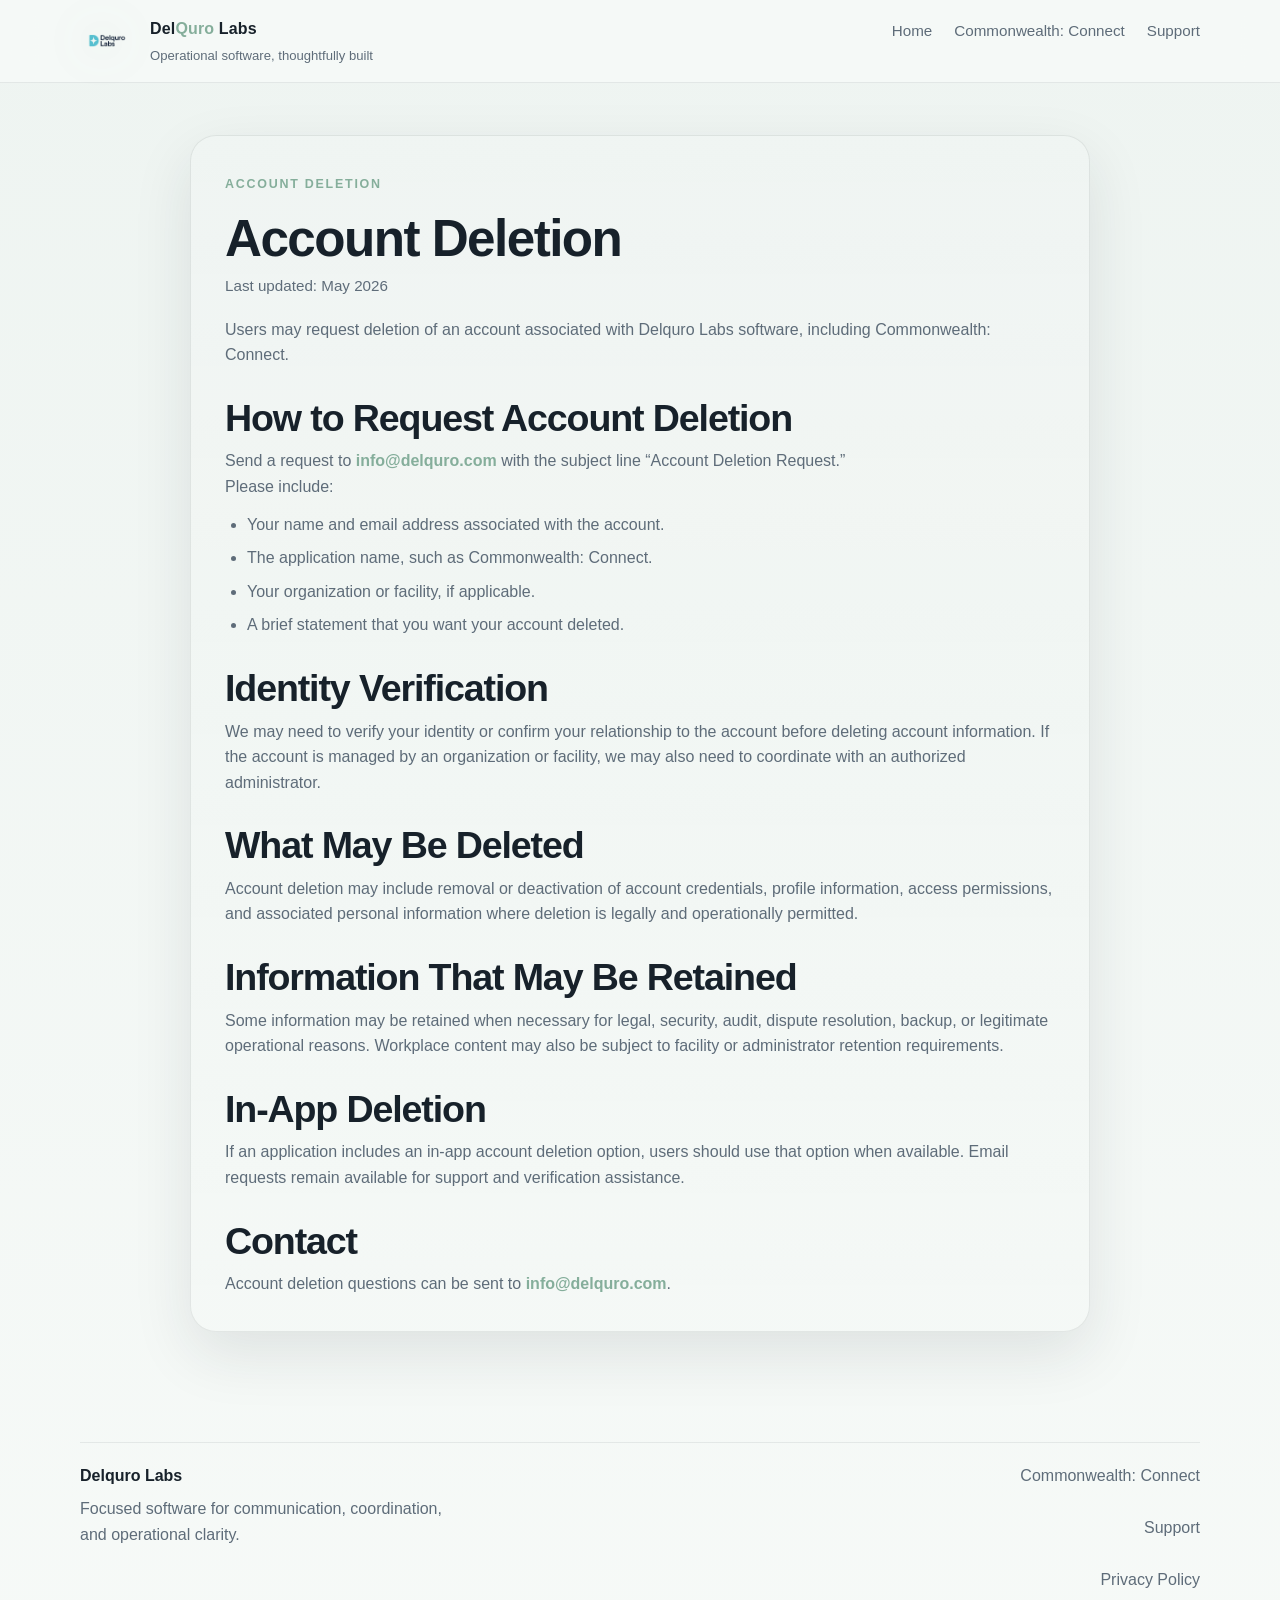
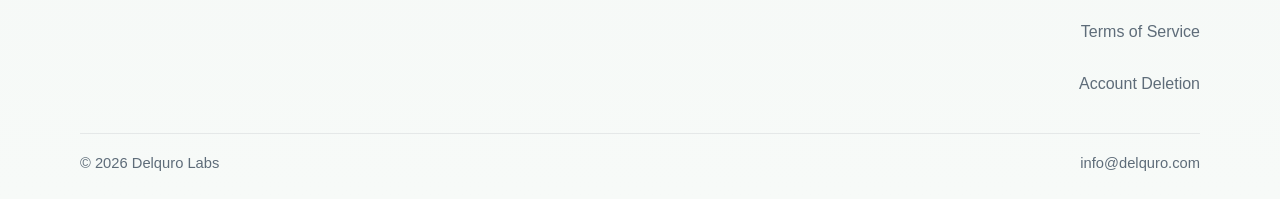
==== account-deletion.html @ 4352ece6 "Add policy pack pages" ====
﻿<!DOCTYPE html>
<html lang="en">
<head>
  <meta charset="UTF-8" />
  <meta name="viewport" content="width=device-width, initial-scale=1.0" />
  <title>Account Deletion | Delquro Labs</title>
  <meta name="description" content="How to request account deletion for Delquro Labs software and Commonwealth: Connect." />
  <link rel="stylesheet" href="style.css" />
</head>
<body>
  <div class="site-shell">
    <header class="topbar">
      <div class="wrap topbar-inner">
        <a href="index.html" class="brand-lockup" aria-label="Delquro Labs home">
          <img src="logo.png" alt="Delquro Labs logo" class="brand-logo" />
          <div class="brand-text">
            <span class="brand-name">Del<span>Quro</span> Labs</span>
            <span class="brand-subtitle">Operational software, thoughtfully built</span>
          </div>
        </a>
        <nav class="nav" aria-label="Primary navigation">
          <a href="index.html">Home</a>
          <a href="commonwealth-connect.html">Commonwealth: Connect</a>
          <a href="support.html">Support</a>
        </nav>
      </div>
    </header>

    <main>
      <section class="content-panel policy-page">
        <span class="eyebrow">Account Deletion</span>
        <h1>Account Deletion</h1>
        <p class="policy-meta">Last updated: May 2026</p>

        <p>
          Users may request deletion of an account associated with Delquro Labs software, including
          Commonwealth: Connect.
        </p>

        <h2>How to Request Account Deletion</h2>
        <p>
          Send a request to <a href="mailto:info@delquro.com">info@delquro.com</a> with the subject
          line “Account Deletion Request.”
        </p>

        <p>Please include:</p>
        <ul>
          <li>Your name and email address associated with the account.</li>
          <li>The application name, such as Commonwealth: Connect.</li>
          <li>Your organization or facility, if applicable.</li>
          <li>A brief statement that you want your account deleted.</li>
        </ul>

        <h2>Identity Verification</h2>
        <p>
          We may need to verify your identity or confirm your relationship to the account before deleting
          account information. If the account is managed by an organization or facility, we may also need
          to coordinate with an authorized administrator.
        </p>

        <h2>What May Be Deleted</h2>
        <p>
          Account deletion may include removal or deactivation of account credentials, profile information,
          access permissions, and associated personal information where deletion is legally and operationally
          permitted.
        </p>

        <h2>Information That May Be Retained</h2>
        <p>
          Some information may be retained when necessary for legal, security, audit, dispute resolution,
          backup, or legitimate operational reasons. Workplace content may also be subject to facility or
          administrator retention requirements.
        </p>

        <h2>In-App Deletion</h2>
        <p>
          If an application includes an in-app account deletion option, users should use that option when
          available. Email requests remain available for support and verification assistance.
        </p>

        <h2>Contact</h2>
        <p>
          Account deletion questions can be sent to <a href="mailto:info@delquro.com">info@delquro.com</a>.
        </p>
      </section>
    </main>

    <footer class="footer">
      <div class="wrap footer-inner">
        <div>
          <div class="footer-brand">Delquro Labs</div>
          <p class="footer-copy">Focused software for communication, coordination, and operational clarity.</p>
        </div>
        <div class="footer-links">
          <a href="commonwealth-connect.html">Commonwealth: Connect</a>
          <a href="support.html">Support</a>
          <a href="privacy.html">Privacy Policy</a>
          <a href="terms.html">Terms of Service</a>
          <a href="account-deletion.html">Account Deletion</a>
        </div>
      </div>
      <div class="wrap footer-bottom">
        <span>© 2026 Delquro Labs</span>
        <span>info@delquro.com</span>
      </div>
    </footer>
  </div>
</body>
</html>
---- style.css ----
﻿@import url("./responsive-base.css");
:root {
  color-scheme: dark light;
  --bg: #12161d;
  --bg-2: #171b22;
  --surface: rgba(255, 255, 255, 0.065);
  --surface-strong: rgba(255, 255, 255, 0.11);
  --border: rgba(255, 255, 255, 0.095);
  --text: #f4f7fb;
  --muted: #a9b4c3;
  --accent: #527e69;
  --accent-bright: #739f8a;
  --shadow: 0 28px 88px rgba(0, 0, 0, 0.34);
  --radius: 26px;
  --radius-sm: 18px;
  --wrap: 1120px;
  --topbar-bg: rgba(18, 22, 29, 0.74);
  --secondary-button-bg: rgba(255,255,255,0.045);
  --footer-border: rgba(255,255,255,0.06);
}

@media (prefers-color-scheme: light) {
  :root {
    --bg: #eef4f1;
    --bg-2: #f7faf8;
    --surface: rgba(255,255,255,0.9);
    --surface-strong: rgba(255,255,255,0.98);
    --border: rgba(24,34,43,0.085);
    --text: #17212a;
    --muted: #5e6c79;
    --accent: #628c78;
    --accent-bright: #85ae9b;
    --shadow: 0 22px 60px rgba(25,37,46,0.10);
    --topbar-bg: rgba(247,250,248,0.82);
    --secondary-button-bg: rgba(24,34,43,0.035);
    --footer-border: rgba(24,34,43,0.08);
  }
}

* { box-sizing: border-box; }
html { scroll-behavior: smooth; }
body {
  margin: 0;
  color: var(--text);
  font-family: -apple-system, BlinkMacSystemFont, "Segoe UI", Inter, Arial, sans-serif;
  line-height: 1.6;
  background:
    radial-gradient(circle at 10% 8%, rgba(82,126,105,0.18), transparent 0 24%),
    radial-gradient(circle at 86% 18%, rgba(115,159,138,0.13), transparent 0 22%),
    linear-gradient(180deg, var(--bg) 0%, var(--bg-2) 100%);
}
a { color: inherit; text-decoration: none; }
p { margin: 0; }
img { display: block; max-width: 100%; }
.wrap { width: min(var(--wrap), calc(100% - 40px)); margin: 0 auto; }
.site-shell { min-height: 100vh; }

.topbar {
  position: sticky;
  top: 0;
  z-index: 30;
  border-bottom: 1px solid var(--footer-border);
  background: var(--topbar-bg);
  backdrop-filter: blur(16px);
}
.topbar-inner {
  min-height: 82px;
  display: flex;
  align-items: center;
  justify-content: space-between;
  gap: 24px;
}
.brand-lockup { display: flex; align-items: center; gap: 14px; min-width: 0; }
.brand-logo {
  width: 56px;
  height: 56px;
  object-fit: contain;
  border-radius: 16px;
  filter: drop-shadow(0 0 22px rgba(82,126,105,0.28));
}
.brand-name { display: block; font-weight: 760; letter-spacing: 0.01em; }
.brand-name span { color: var(--accent-bright); }
.brand-subtitle { display: block; color: var(--muted); font-size: 0.82rem; margin-top: 3px; }
.nav { display: flex; align-items: center; gap: 22px; flex-wrap: wrap; color: var(--muted); font-size: 0.95rem; }
.nav a:hover { color: var(--text); }

.hero { position: relative; overflow: hidden; padding: 92px 0 58px; }
.hero::before,
.hero::after {
  content: "";
  position: absolute;
  pointer-events: none;
  border-radius: 999px;
  filter: blur(2px);
}
.hero::before { width: 360px; height: 360px; top: -150px; left: -120px; background: radial-gradient(circle, rgba(82,126,105,0.16), transparent 72%); }
.hero::after { width: 340px; height: 340px; right: -130px; bottom: 30px; background: radial-gradient(circle, rgba(115,159,138,0.10), transparent 72%); }
.hero-grid { position: relative; display: grid; grid-template-columns: minmax(0, 1fr) minmax(350px, 0.95fr); gap: 56px; align-items: center; }
.eyebrow { display: inline-flex; margin-bottom: 16px; color: var(--accent-bright); text-transform: uppercase; letter-spacing: 0.14em; font-size: 0.78rem; font-weight: 780; }
.hero h1 { margin: 0; max-width: 10ch; font-size: clamp(3.25rem, 5.7vw, 5.75rem); line-height: 0.92; letter-spacing: -0.06em; }
.hero h1 span, .accent { color: var(--accent-bright); }
.hero-text { max-width: 36rem; margin-top: 22px; color: var(--muted); font-size: 1.08rem; }
.hero-actions { margin-top: 32px; display: flex; gap: 14px; flex-wrap: wrap; }
.btn { min-height: 50px; padding: 0 18px; display: inline-flex; align-items: center; justify-content: center; border-radius: 999px; font-weight: 760; font-size: 0.95rem; transition: transform 0.18s ease, border-color 0.18s ease, box-shadow 0.18s ease; }
.btn:hover { transform: translateY(-1px); }
.btn-primary { color: #10231d; background: linear-gradient(180deg, var(--accent-bright), var(--accent)); box-shadow: 0 18px 36px rgba(82,126,105,0.26); }
.btn-secondary { border: 1px solid var(--border); background: var(--secondary-button-bg); color: var(--text); }
.btn-secondary:hover { border-color: rgba(115,159,138,0.42); }

.product-stage { position: relative; width: min(100%, 530px); margin: 0 auto; }
.product-shell, .card, .feature-band, .split-panel, .content-panel {
  background: linear-gradient(180deg, rgba(255,255,255,0.086), rgba(255,255,255,0.036));
  border: 1px solid var(--border);
  border-radius: var(--radius);
  box-shadow: var(--shadow);
}
.product-shell { overflow: hidden; transform: perspective(1100px) rotateY(-6deg) rotateX(1deg); }
.product-shell::before { content: ""; position: absolute; width: 280px; height: 280px; top: -130px; right: -120px; background: radial-gradient(circle, rgba(115,159,138,0.22), transparent 72%); }
.shell-topbar { display: flex; gap: 8px; padding: 16px 18px 0; }
.shell-dot { width: 10px; height: 10px; border-radius: 50%; background: rgba(255,255,255,0.24); }
.shell-body { position: relative; padding: 18px; }
.chip, .shell-chip { display: inline-flex; min-height: 34px; align-items: center; padding: 0 12px; border-radius: 999px; background: rgba(82,126,105,0.16); border: 1px solid rgba(115,159,138,0.28); color: var(--accent-bright); font-size: 0.82rem; font-weight: 760; letter-spacing: 0.04em; }
.workflow-card { margin-top: 16px; border-radius: var(--radius-sm); border: 1px solid var(--border); background: rgba(255,255,255,0.048); padding: 18px; }
.workflow-title { font-weight: 780; letter-spacing: -0.01em; }
.line-stack { display: grid; gap: 8px; margin-top: 14px; }
.line-stack span { display: block; height: 10px; border-radius: 999px; background: rgba(255,255,255,0.13); }
.line-stack span:nth-child(1) { width: 88%; }
.line-stack span:nth-child(2) { width: 74%; }
.line-stack span:nth-child(3) { width: 62%; }
.pill-row { margin-top: 14px; display: flex; gap: 10px; flex-wrap: wrap; }
.pill-row span { min-height: 34px; padding: 0 12px; display: inline-flex; align-items: center; border: 1px solid var(--border); background: rgba(255,255,255,0.052); border-radius: 999px; font-size: 0.88rem; }
.mini-grid { display: grid; grid-template-columns: 1fr 1fr; gap: 14px; margin-top: 14px; }
.mini-card { padding: 16px; border-radius: var(--radius-sm); border: 1px solid var(--border); background: rgba(255,255,255,0.052); }
.mini-card-accent { background: linear-gradient(180deg, rgba(82,126,105,0.18), rgba(255,255,255,0.052)); }
.mini-title { font-weight: 760; font-size: 0.94rem; }
.float-note { position: absolute; max-width: 190px; padding: 14px 16px; border: 1px solid var(--border); border-radius: var(--radius-sm); background: rgba(255,255,255,0.075); backdrop-filter: blur(12px); box-shadow: var(--shadow); }
.float-note p { margin-top: 10px; color: var(--muted); font-size: 0.9rem; }
.note-left { left: -8px; bottom: 44px; }
.note-right { right: 2px; top: 28px; }

.section { padding: 46px 0; }
.section-tight { padding-top: 18px; }
.section-head { max-width: 760px; margin-bottom: 28px; }
.section h2, .feature-band h2, .split-panel h2, .content-panel h1, .content-panel h2 { margin: 0 0 10px; font-size: clamp(1.65rem, 3vw, 2.35rem); line-height: 1.08; letter-spacing: -0.03em; }
.section-head p, .card p, .feature-band p, .split-panel p, .content-panel p, .content-panel li { color: var(--muted); }
.card-grid { display: grid; gap: 18px; }
.three-up { grid-template-columns: repeat(3, minmax(0, 1fr)); }
.card { padding: 28px; position: relative; overflow: hidden; }
.card::after { content: ""; position: absolute; width: 110px; height: 110px; right: -30px; bottom: -30px; border-radius: 999px; background: radial-gradient(circle, rgba(115,159,138,0.10), transparent 70%); }
.icon-dot { width: 12px; height: 12px; border-radius: 999px; background: linear-gradient(180deg, var(--accent-bright), var(--accent)); box-shadow: 0 0 18px rgba(82,126,105,0.48); margin-bottom: 16px; }
.card h3 { margin: 0 0 8px; font-size: 1.08rem; letter-spacing: -0.01em; }
.feature-band { padding: 30px; display: flex; align-items: center; justify-content: space-between; gap: 26px; }
.feature-copy { max-width: 640px; }
.feature-actions { display: flex; gap: 12px; flex-wrap: wrap; justify-content: flex-end; }
.split-panel { padding: 30px; display: grid; grid-template-columns: 0.95fr 1.05fr; gap: 26px; align-items: center; }
.content-panel { margin: 52px auto; padding: 34px; max-width: 900px; }
.content-panel h1 { font-size: clamp(2.1rem, 4vw, 3.4rem); }
.content-panel h2 { margin-top: 28px; }
.content-panel ul { padding-left: 22px; }
.content-panel li + li { margin-top: 8px; }
.footer { padding: 58px 0 24px; }
.footer-inner { border-top: 1px solid var(--footer-border); padding-top: 20px; display: flex; justify-content: space-between; gap: 28px; }
.footer-brand { font-weight: 780; margin-bottom: 8px; }
.footer-copy { max-width: 390px; color: var(--muted); }
.footer-links { display: grid; gap: 8px; text-align: right; }
.footer-links a { color: var(--muted); }
.footer-links a:hover { color: var(--text); }
.footer-bottom { margin-top: 18px; padding-top: 18px; border-top: 1px solid var(--footer-border); color: var(--muted); display: flex; justify-content: space-between; gap: 16px; font-size: 0.92rem; }

@media (max-width: 1100px) {
  .hero-grid { grid-template-columns: minmax(0,1fr) minmax(320px,0.9fr); gap: 38px; }
  .hero h1 { font-size: clamp(2.8rem, 5vw, 4.9rem); }
  .product-stage { width: min(100%, 480px); }
  .hero-visual { min-height: 420px; }
}
@media (max-width: 980px) {
  .hero { padding-top: 76px; }
  .hero-grid, .three-up, .feature-band, .split-panel, .footer-inner, .footer-bottom { grid-template-columns: 1fr; flex-direction: column; align-items: flex-start; }
  .hero h1 { max-width: 9.4ch; font-size: clamp(2.5rem, 6vw, 3.9rem); }
  .hero-visual { min-height: auto; padding-top: 8px; }
  .product-shell { transform: none; }
  .float-note { position: relative; max-width: 100%; margin-top: 14px; left: auto; right: auto; top: auto; bottom: auto; }
  .feature-actions, .footer-links { justify-content: flex-start; text-align: left; }
}
@media (max-width: 720px) {
  .wrap { width: min(var(--wrap), calc(100% - 28px)); }
  .topbar-inner { flex-direction: column; align-items: flex-start; padding: 14px 0; }
  .nav { gap: 14px; }
  .hero { padding-top: 58px; padding-bottom: 34px; }
  .hero h1 { max-width: 8.4ch; font-size: clamp(2.35rem, 12vw, 3.75rem); line-height: 0.96; }
  .hero-text { font-size: 1rem; }
  .hero-actions, .feature-actions { width: 100%; }
  .btn { width: 100%; }
  .mini-grid { grid-template-columns: 1fr; }
  .shell-body { padding: 14px; }
  .brand-logo { width: 52px; height: 52px; }
}


/* Policy Pack */
.policy-page {
  position: relative;
}

.policy-page .policy-meta {
  margin: -2px 0 18px;
  color: var(--muted);
  font-size: 0.95rem;
}

.policy-page a {
  color: var(--accent-bright);
  font-weight: 700;
}

.policy-page h2 {
  margin-top: 30px;
}

.policy-page ul {
  margin: 12px 0 0;
  padding-left: 22px;
}

.policy-page li + li {
  margin-top: 8px;
}
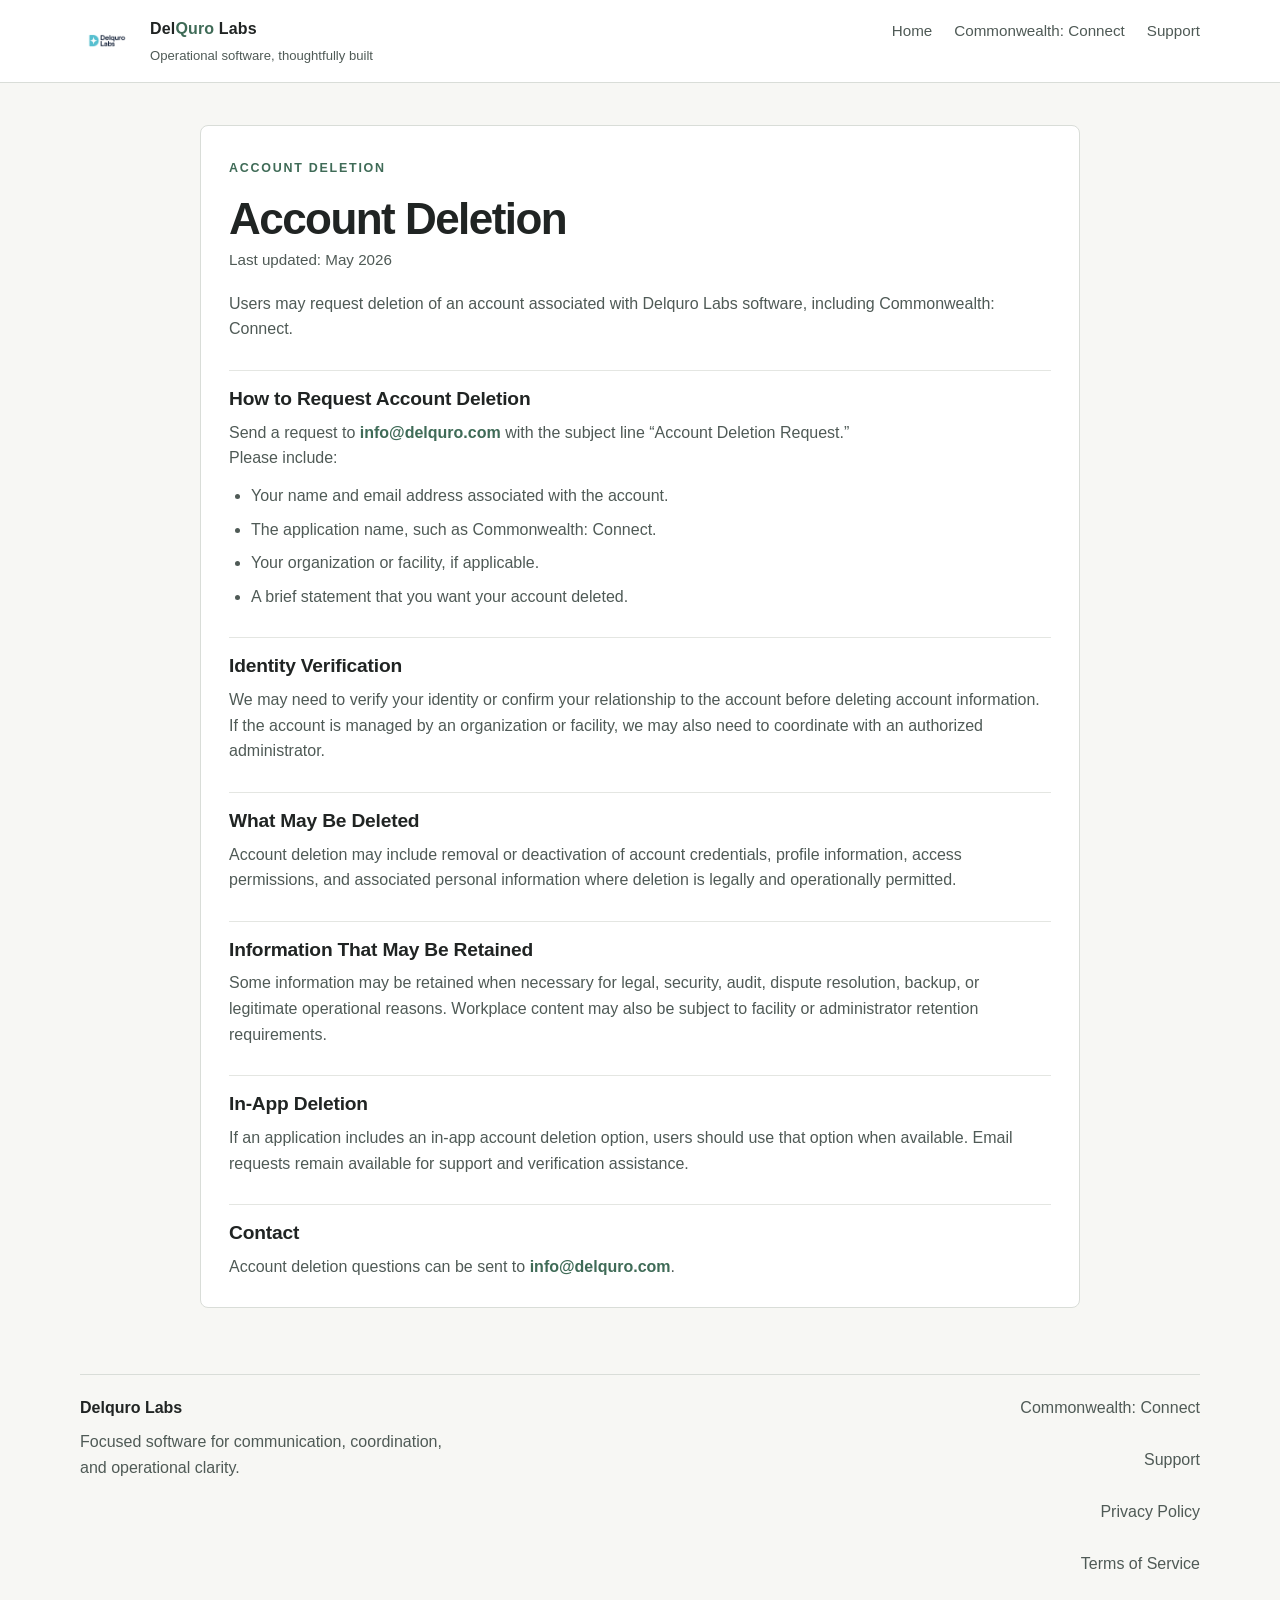
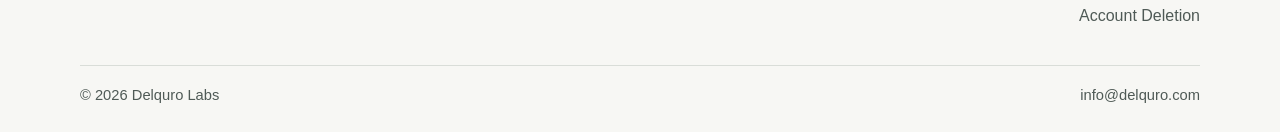
==== commit 4b26e7ce: "Simplify policy page visuals" ====
--- a/account-deletion.html
+++ b/account-deletion.html
@@ -7,7 +7,7 @@
   <meta name="description" content="How to request account deletion for Delquro Labs software and Commonwealth: Connect." />
   <link rel="stylesheet" href="style.css" />
 </head>
-<body>
+<body class="plain-policy-page">
   <div class="site-shell">
     <header class="topbar">
       <div class="wrap topbar-inner">
@@ -107,3 +107,5 @@
   </div>
 </body>
 </html>
+
+
--- a/style.css
+++ b/style.css
@@ -225,3 +225,99 @@
 .policy-page li + li {
   margin-top: 8px;
 }
+
+/* Plain Policy Pages
+   Intentionally boring, readable, low-design treatment for legal/support content.
+   Keeps robust content while visually separating policy pages from marketing pages.
+*/
+body.plain-policy-page {
+  background: #f7f7f4 !important;
+  color: #202423 !important;
+}
+
+body.plain-policy-page .topbar {
+  position: static;
+  background: #ffffff !important;
+  border-bottom: 1px solid #d9ddd8 !important;
+  backdrop-filter: none !important;
+}
+
+body.plain-policy-page .brand-logo {
+  filter: none !important;
+}
+
+body.plain-policy-page .brand-name span,
+body.plain-policy-page .eyebrow,
+body.plain-policy-page .policy-page a {
+  color: #3f6b57 !important;
+}
+
+body.plain-policy-page .nav a,
+body.plain-policy-page .brand-subtitle,
+body.plain-policy-page .footer-copy,
+body.plain-policy-page .footer-links a,
+body.plain-policy-page .footer-bottom,
+body.plain-policy-page .policy-page .policy-meta,
+body.plain-policy-page .policy-page p,
+body.plain-policy-page .policy-page li {
+  color: #4f5a56 !important;
+}
+
+body.plain-policy-page .content-panel.policy-page {
+  max-width: 880px;
+  margin: 42px auto;
+  padding: 28px;
+  background: #ffffff !important;
+  border: 1px solid #d9ddd8 !important;
+  border-radius: 8px !important;
+  box-shadow: none !important;
+}
+
+body.plain-policy-page .content-panel.policy-page::before,
+body.plain-policy-page .content-panel.policy-page::after {
+  display: none !important;
+}
+
+body.plain-policy-page .policy-page h1 {
+  margin: 0 0 8px;
+  color: #202423 !important;
+  font-size: clamp(2rem, 4vw, 2.75rem);
+  letter-spacing: -0.035em;
+}
+
+body.plain-policy-page .policy-page h2 {
+  margin-top: 28px;
+  padding-top: 18px;
+  border-top: 1px solid #e4e6e2;
+  color: #202423 !important;
+  font-size: 1.2rem;
+  letter-spacing: -0.01em;
+}
+
+body.plain-policy-page .policy-page ul {
+  margin: 12px 0 0;
+  padding-left: 22px;
+}
+
+body.plain-policy-page .footer {
+  padding-top: 24px;
+  background: transparent !important;
+}
+
+body.plain-policy-page .footer-inner,
+body.plain-policy-page .footer-bottom {
+  border-color: #d9ddd8 !important;
+}
+
+body.plain-policy-page .btn,
+body.plain-policy-page .btn-primary,
+body.plain-policy-page .btn-secondary {
+  box-shadow: none !important;
+}
+
+@media (max-width: 760px) {
+  body.plain-policy-page .content-panel.policy-page {
+    margin: 24px auto;
+    padding: 20px;
+  }
+}
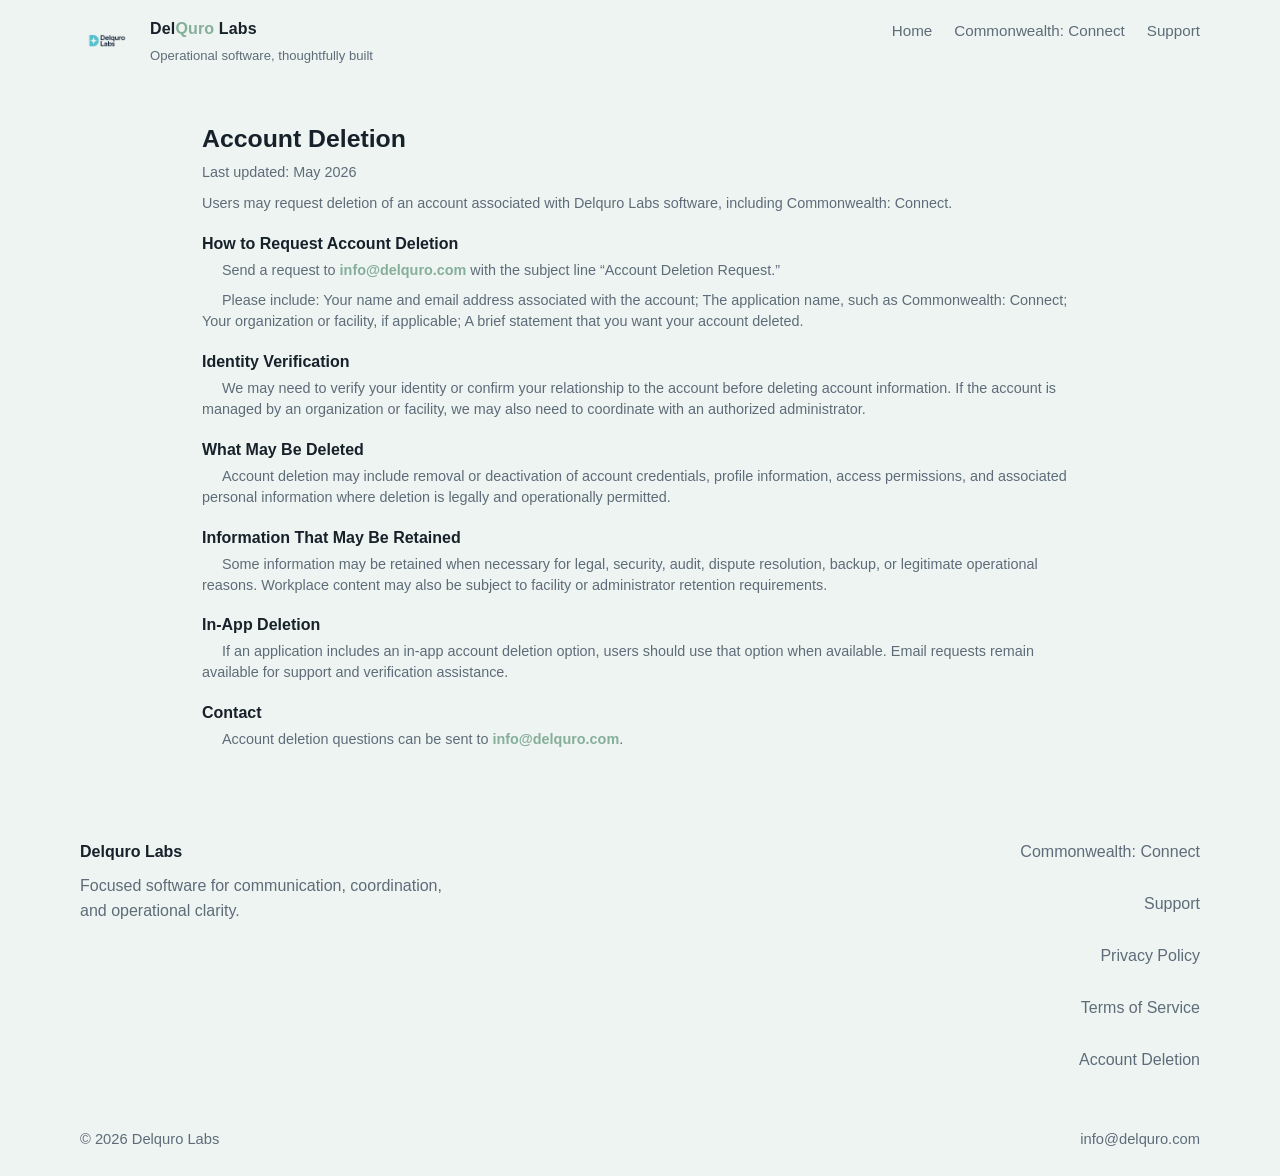
==== commit 5fda0da4: "Convert policy pages to paragraph style" ====
--- a/account-deletion.html
+++ b/account-deletion.html
@@ -43,13 +43,7 @@
           line “Account Deletion Request.”
         </p>
 
-        <p>Please include:</p>
-        <ul>
-          <li>Your name and email address associated with the account.</li>
-          <li>The application name, such as Commonwealth: Connect.</li>
-          <li>Your organization or facility, if applicable.</li>
-          <li>A brief statement that you want your account deleted.</li>
-        </ul>
+        <p>Please include: Your name and email address associated with the account; The application name, such as Commonwealth: Connect; Your organization or facility, if applicable; A brief statement that you want your account deleted.</p>
 
         <h2>Identity Verification</h2>
         <p>
@@ -109,3 +103,5 @@
 </html>
 
 
+
+
--- a/style.css
+++ b/style.css
@@ -226,98 +226,111 @@
   margin-top: 8px;
 }
 
-/* Plain Policy Pages
-   Intentionally boring, readable, low-design treatment for legal/support content.
-   Keeps robust content while visually separating policy pages from marketing pages.
+/* Paragraph Policy Pages
+   Legal-document paragraph style. Boring, dense, and system dark/light compatible.
 */
 body.plain-policy-page {
-  background: #f7f7f4 !important;
-  color: #202423 !important;
+  background: var(--bg) !important;
+  color: var(--text) !important;
 }
 
 body.plain-policy-page .topbar {
-  position: static;
-  background: #ffffff !important;
-  border-bottom: 1px solid #d9ddd8 !important;
+  position: static !important;
+  background: var(--bg) !important;
+  border-bottom: none !important;
   backdrop-filter: none !important;
 }
 
 body.plain-policy-page .brand-logo {
   filter: none !important;
-}
-
-body.plain-policy-page .brand-name span,
-body.plain-policy-page .eyebrow,
-body.plain-policy-page .policy-page a {
-  color: #3f6b57 !important;
-}
-
-body.plain-policy-page .nav a,
-body.plain-policy-page .brand-subtitle,
-body.plain-policy-page .footer-copy,
-body.plain-policy-page .footer-links a,
-body.plain-policy-page .footer-bottom,
+  box-shadow: none !important;
+}
+
+body.plain-policy-page .content-panel.policy-page {
+  max-width: 920px !important;
+  margin: 24px auto !important;
+  padding: 18px 22px !important;
+  background: transparent !important;
+  border: none !important;
+  border-radius: 0 !important;
+  box-shadow: none !important;
+}
+
+body.plain-policy-page .content-panel.policy-page::before,
+body.plain-policy-page .content-panel.policy-page::after,
+body.plain-policy-page .eyebrow {
+  display: none !important;
+}
+
+body.plain-policy-page .policy-page h1 {
+  margin: 0 0 8px !important;
+  color: var(--text) !important;
+  font-size: 1.55rem !important;
+  line-height: 1.2 !important;
+  letter-spacing: 0 !important;
+  font-weight: 700 !important;
+}
+
+body.plain-policy-page .policy-page h2 {
+  margin: 20px 0 6px !important;
+  padding: 0 !important;
+  border: none !important;
+  color: var(--text) !important;
+  font-size: 1rem !important;
+  line-height: 1.25 !important;
+  letter-spacing: 0 !important;
+  font-weight: 700 !important;
+}
+
+body.plain-policy-page .policy-page p,
+body.plain-policy-page .policy-page .policy-meta {
+  margin: 0 0 10px !important;
+  color: var(--muted) !important;
+  font-size: 0.9rem !important;
+  line-height: 1.45 !important;
+  text-indent: 1.25rem !important;
+}
+
 body.plain-policy-page .policy-page .policy-meta,
-body.plain-policy-page .policy-page p,
+body.plain-policy-page .policy-page h1 + p,
+body.plain-policy-page .policy-page h1 + .policy-meta + p {
+  text-indent: 0 !important;
+}
+
+body.plain-policy-page .policy-page ul {
+  list-style: none !important;
+  margin: 0 0 10px !important;
+  padding: 0 !important;
+}
+
 body.plain-policy-page .policy-page li {
-  color: #4f5a56 !important;
-}
-
-body.plain-policy-page .content-panel.policy-page {
-  max-width: 880px;
-  margin: 42px auto;
-  padding: 28px;
-  background: #ffffff !important;
-  border: 1px solid #d9ddd8 !important;
-  border-radius: 8px !important;
-  box-shadow: none !important;
-}
-
-body.plain-policy-page .content-panel.policy-page::before,
-body.plain-policy-page .content-panel.policy-page::after {
+  display: inline !important;
+  margin: 0 !important;
+  padding: 0 !important;
+  color: var(--muted) !important;
+  font-size: 0.9rem !important;
+  line-height: 1.45 !important;
+}
+
+body.plain-policy-page .policy-page li::before,
+body.plain-policy-page .policy-page li::marker {
+  content: "" !important;
   display: none !important;
 }
 
-body.plain-policy-page .policy-page h1 {
-  margin: 0 0 8px;
-  color: #202423 !important;
-  font-size: clamp(2rem, 4vw, 2.75rem);
-  letter-spacing: -0.035em;
-}
-
-body.plain-policy-page .policy-page h2 {
-  margin-top: 28px;
-  padding-top: 18px;
-  border-top: 1px solid #e4e6e2;
-  color: #202423 !important;
-  font-size: 1.2rem;
-  letter-spacing: -0.01em;
-}
-
-body.plain-policy-page .policy-page ul {
-  margin: 12px 0 0;
-  padding-left: 22px;
-}
-
 body.plain-policy-page .footer {
-  padding-top: 24px;
+  padding-top: 16px !important;
   background: transparent !important;
 }
 
 body.plain-policy-page .footer-inner,
 body.plain-policy-page .footer-bottom {
-  border-color: #d9ddd8 !important;
-}
-
-body.plain-policy-page .btn,
-body.plain-policy-page .btn-primary,
-body.plain-policy-page .btn-secondary {
-  box-shadow: none !important;
+  border-color: transparent !important;
 }
 
 @media (max-width: 760px) {
   body.plain-policy-page .content-panel.policy-page {
-    margin: 24px auto;
-    padding: 20px;
+    margin: 16px auto !important;
+    padding: 16px !important;
   }
 }
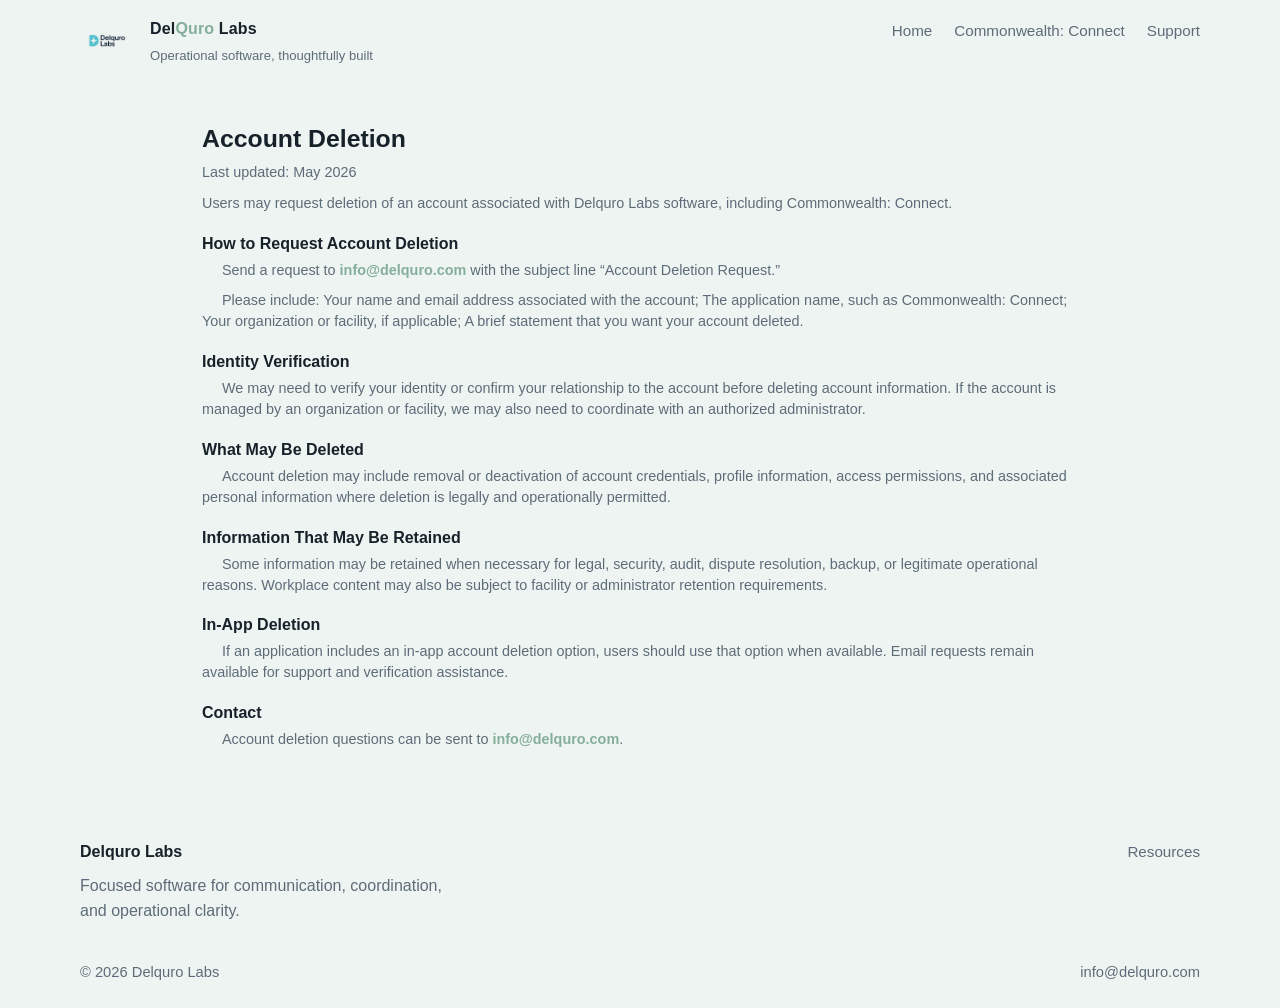
==== commit 340ec15e: "Add resources status and homepage preview updates" ====
--- a/account-deletion.html
+++ b/account-deletion.html
@@ -85,12 +85,8 @@
           <div class="footer-brand">Delquro Labs</div>
           <p class="footer-copy">Focused software for communication, coordination, and operational clarity.</p>
         </div>
-        <div class="footer-links">
-          <a href="commonwealth-connect.html">Commonwealth: Connect</a>
-          <a href="support.html">Support</a>
-          <a href="privacy.html">Privacy Policy</a>
-          <a href="terms.html">Terms of Service</a>
-          <a href="account-deletion.html">Account Deletion</a>
+        <div class="footer-links footer-links-minimal">
+          <a href="resources.html">Resources</a>
         </div>
       </div>
       <div class="wrap footer-bottom">
@@ -105,3 +101,5 @@
 
 
 
+
+
--- a/style.css
+++ b/style.css
@@ -334,3 +334,177 @@
     padding: 16px !important;
   }
 }
+
+/* Footer Disclosure */
+.footer-disclosure {
+  margin-left: auto;
+  color: var(--muted);
+  text-align: right;
+}
+
+.footer-disclosure summary {
+  cursor: pointer;
+  list-style: none;
+  color: var(--muted);
+  font-weight: 700;
+}
+
+.footer-disclosure summary::-webkit-details-marker {
+  display: none;
+}
+
+.footer-disclosure summary::after {
+  content: " ▾";
+  color: var(--accent-bright);
+}
+
+.footer-disclosure[open] summary::after {
+  content: " ▴";
+}
+
+.footer-disclosure .footer-links {
+  margin-top: 12px;
+}
+
+@media (max-width: 980px) {
+  .footer-disclosure {
+    margin-left: 0;
+    text-align: left;
+  }
+}
+
+/* Slim Footer Disclosure Links */
+.footer-disclosure .footer-links {
+  margin-top: 8px !important;
+  gap: 3px !important;
+}
+
+.footer-disclosure .footer-links a {
+  font-size: 0.86rem !important;
+  line-height: 1.25 !important;
+  color: var(--muted) !important;
+  opacity: 0.9;
+}
+
+.footer-disclosure .footer-links a:hover {
+  color: var(--text) !important;
+  opacity: 1;
+}
+
+.footer-disclosure summary {
+  font-size: 0.92rem !important;
+  line-height: 1.25 !important;
+}
+
+/* Minimal Footer Resources Link */
+.footer-links-minimal {
+  display: block !important;
+  text-align: right;
+}
+
+.footer-links-minimal a {
+  color: var(--muted);
+  font-size: 0.95rem;
+}
+
+.footer-links-minimal a:hover {
+  color: var(--text);
+}
+
+.resources-page a {
+  color: var(--text) !important;
+  font-weight: 700;
+}
+
+@media (max-width: 980px) {
+  .footer-links-minimal {
+    text-align: left;
+  }
+}
+
+/* Status Countdown */
+.status-countdown {
+  font-weight: 700 !important;
+  color: var(--text) !important;
+  text-indent: 0 !important;
+}
+
+/* Interactive Product Preview */
+.product-preview-section {
+  padding-top: 18px;
+}
+
+.preview-panel {
+  padding: 24px;
+  border: 1px solid var(--border);
+  border-radius: var(--radius);
+  background: linear-gradient(180deg, var(--card-gradient-top), var(--card-gradient-bottom));
+  box-shadow: var(--shadow);
+}
+
+.preview-tabs {
+  display: flex;
+  gap: 10px;
+  flex-wrap: wrap;
+  margin-bottom: 18px;
+}
+
+.preview-tab {
+  min-height: 42px;
+  padding: 0 14px;
+  border-radius: 999px;
+  border: 1px solid var(--border);
+  background: var(--button-secondary-bg);
+  color: var(--muted);
+  font: inherit;
+  font-weight: 700;
+  cursor: pointer;
+}
+
+.preview-tab.is-active {
+  color: #10231d;
+  border-color: transparent;
+  background: linear-gradient(180deg, var(--accent-bright), var(--accent));
+}
+
+.preview-content {
+  position: relative;
+}
+
+.preview-card {
+  display: none;
+  padding: 22px;
+  border-radius: var(--radius-sm);
+  border: 1px solid var(--border);
+  background: rgba(255, 255, 255, 0.045);
+}
+
+.preview-card.is-active {
+  display: block;
+}
+
+.preview-card h3 {
+  margin: 14px 0 8px;
+  font-size: 1.35rem;
+  line-height: 1.12;
+  letter-spacing: -0.025em;
+}
+
+.preview-card p {
+  max-width: 720px;
+  color: var(--muted);
+}
+
+@media (max-width: 720px) {
+  .preview-panel {
+    padding: 18px;
+  }
+
+  .preview-tab {
+    flex: 1 1 100%;
+  }
+
+  .preview-card {
+    padding: 18px;
+  }
+}
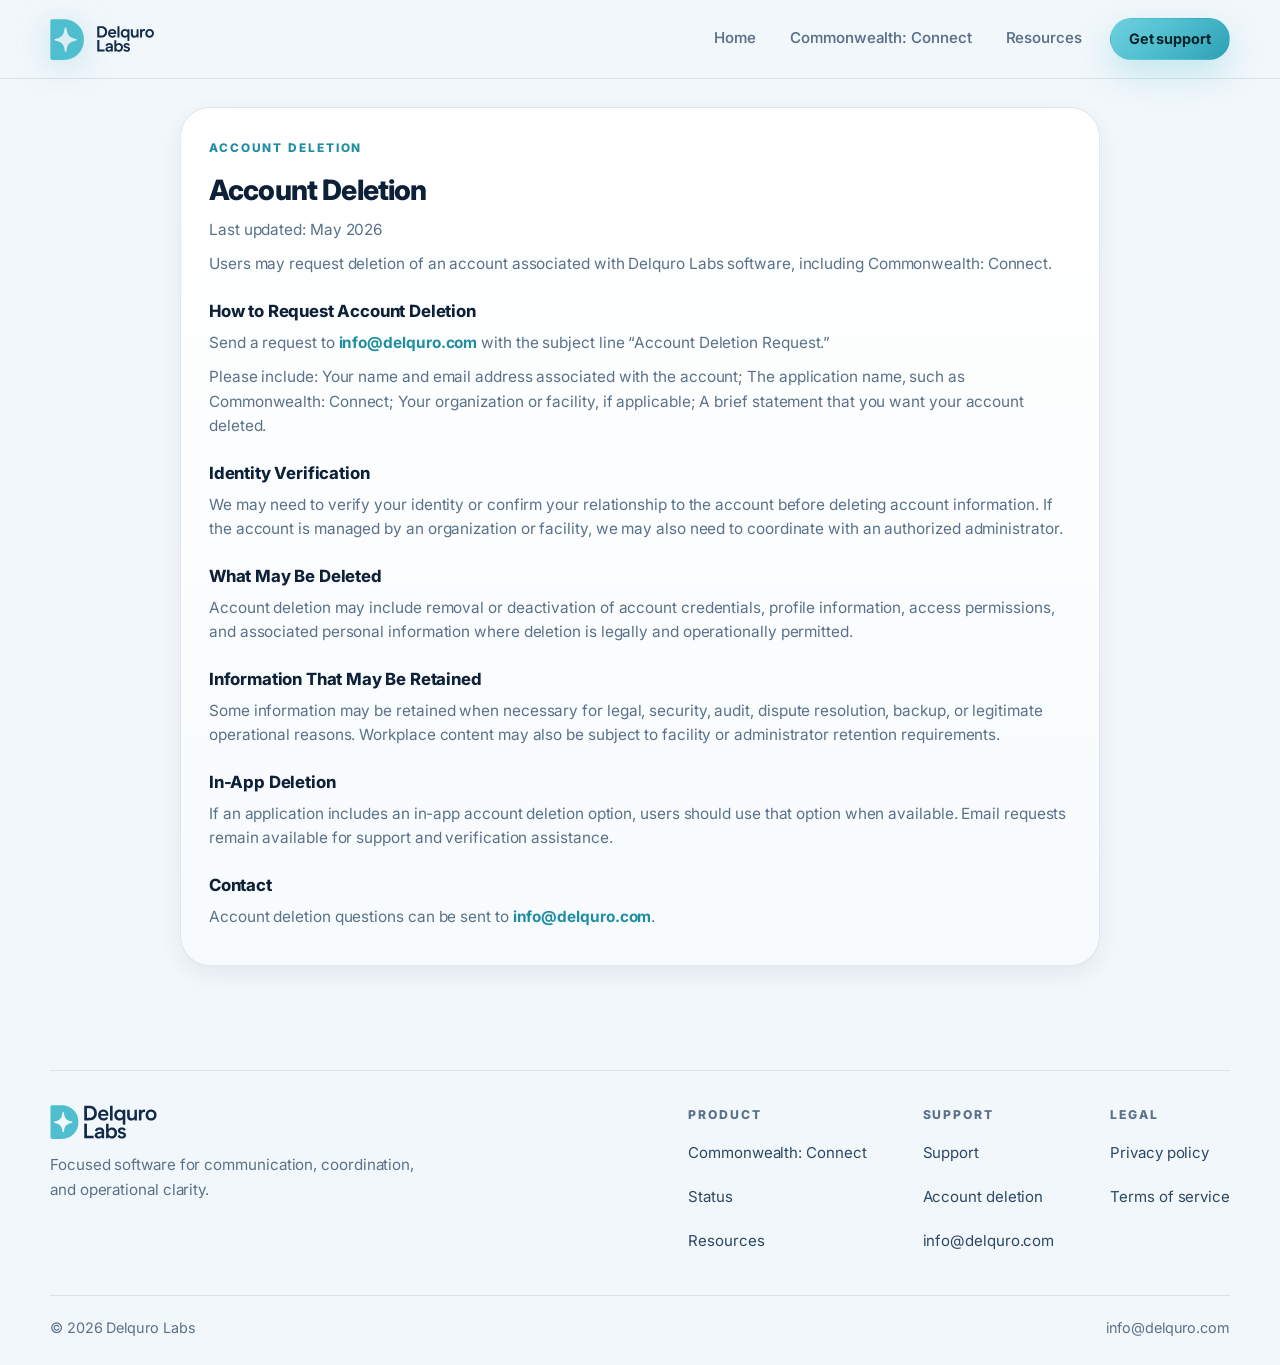
==== commit 4384ca97: "Redesign landing page and roll out brand asset suite - Rebuild the homepage: new hero with product m" ====
--- a/account-deletion.html
+++ b/account-deletion.html
@@ -1,32 +1,44 @@
-﻿<!DOCTYPE html>
+<!DOCTYPE html>
 <html lang="en">
 <head>
   <meta charset="UTF-8" />
   <meta name="viewport" content="width=device-width, initial-scale=1.0" />
   <title>Account Deletion | Delquro Labs</title>
   <meta name="description" content="How to request account deletion for Delquro Labs software and Commonwealth: Connect." />
+  <meta name="theme-color" content="#0a1420" />
+  <link rel="icon" href="favicon.ico" sizes="any" />
+  <link rel="icon" type="image/svg+xml" href="assets/app-icon.svg" />
+  <link rel="apple-touch-icon" href="assets/apple-touch-icon.png" />
+  <link rel="manifest" href="site.webmanifest" />
+  <link rel="preconnect" href="https://fonts.googleapis.com" />
+  <link rel="preconnect" href="https://fonts.gstatic.com" crossorigin />
+  <link href="https://fonts.googleapis.com/css2?family=Inter:wght@400;500;600;700;800&display=swap" rel="stylesheet" />
   <link rel="stylesheet" href="style.css" />
 </head>
 <body class="plain-policy-page">
+  <a class="skip-link" href="#main">Skip to content</a>
   <div class="site-shell">
-    <header class="topbar">
+    <header class="topbar" data-topbar>
       <div class="wrap topbar-inner">
         <a href="index.html" class="brand-lockup" aria-label="Delquro Labs home">
-          <img src="logo.png" alt="Delquro Labs logo" class="brand-logo" />
-          <div class="brand-text">
-            <span class="brand-name">Del<span>Quro</span> Labs</span>
-            <span class="brand-subtitle">Operational software, thoughtfully built</span>
-          </div>
+          <img src="assets/logo-mark.svg" alt="" class="brand-mark" width="34" height="41" />
+          <span class="brand-text">
+            <picture>
+              <source srcset="assets/wordmark-light.svg" media="(prefers-color-scheme: dark)" />
+              <img src="assets/wordmark.svg" alt="Delquro Labs" class="brand-wordmark" width="57" height="26" />
+            </picture>
+          </span>
         </a>
         <nav class="nav" aria-label="Primary navigation">
           <a href="index.html">Home</a>
           <a href="commonwealth-connect.html">Commonwealth: Connect</a>
-          <a href="support.html">Support</a>
+          <a href="resources.html">Resources</a>
+          <a href="support.html" class="btn btn-primary">Get support</a>
         </nav>
       </div>
     </header>
 
-    <main>
+    <main id="main">
       <section class="content-panel policy-page">
         <span class="eyebrow">Account Deletion</span>
         <h1>Account Deletion</h1>
@@ -78,23 +90,44 @@
         </p>
       </section>
     </main>
-
     <footer class="footer">
       <div class="wrap footer-inner">
-        <div>
-          <div class="footer-brand">Delquro Labs</div>
+        <div class="footer-brand-block">
+          <picture>
+            <source srcset="assets/logo-lockup-light.svg" media="(prefers-color-scheme: dark)" />
+            <img src="assets/logo-lockup.svg" alt="Delquro Labs" class="footer-logo" width="107" height="34" />
+          </picture>
           <p class="footer-copy">Focused software for communication, coordination, and operational clarity.</p>
         </div>
-        <div class="footer-links footer-links-minimal">
-          <a href="resources.html">Resources</a>
-        </div>
+
+        <nav class="footer-nav" aria-label="Footer navigation">
+          <div class="footer-col">
+            <h4>Product</h4>
+            <a href="commonwealth-connect.html">Commonwealth: Connect</a>
+            <a href="status.html">Status</a>
+            <a href="resources.html">Resources</a>
+          </div>
+          <div class="footer-col">
+            <h4>Support</h4>
+            <a href="support.html">Support</a>
+            <a href="account-deletion.html">Account deletion</a>
+            <a href="mailto:info@delquro.com">info@delquro.com</a>
+          </div>
+          <div class="footer-col">
+            <h4>Legal</h4>
+            <a href="privacy.html">Privacy policy</a>
+            <a href="terms.html">Terms of service</a>
+          </div>
+        </nav>
       </div>
+
       <div class="wrap footer-bottom">
         <span>© 2026 Delquro Labs</span>
-        <span>info@delquro.com</span>
+        <span><a href="mailto:info@delquro.com">info@delquro.com</a></span>
       </div>
     </footer>
   </div>
+  <script src="site.js" defer></script>
 </body>
 </html>
 
--- a/style.css
+++ b/style.css
@@ -1,510 +1,1136 @@
-﻿@import url("./responsive-base.css");
+@import url("./responsive-base.css");
+
+/* ==========================================================================
+   Delquro Labs — Design System
+   Brand: cyan mark (#4FBFD0) + deep navy wordmark (#122B4A)
+   ========================================================================== */
+
 :root {
   color-scheme: dark light;
-  --bg: #12161d;
-  --bg-2: #171b22;
-  --surface: rgba(255, 255, 255, 0.065);
-  --surface-strong: rgba(255, 255, 255, 0.11);
-  --border: rgba(255, 255, 255, 0.095);
-  --text: #f4f7fb;
-  --muted: #a9b4c3;
-  --accent: #527e69;
-  --accent-bright: #739f8a;
-  --shadow: 0 28px 88px rgba(0, 0, 0, 0.34);
-  --radius: 26px;
-  --radius-sm: 18px;
-  --wrap: 1120px;
-  --topbar-bg: rgba(18, 22, 29, 0.74);
-  --secondary-button-bg: rgba(255,255,255,0.045);
-  --footer-border: rgba(255,255,255,0.06);
+
+  /* Brand */
+  --brand-cyan: #4fbfd0;
+  --brand-cyan-soft: #7ad3e0;
+  --brand-cyan-deep: #2f9fb4;
+  --brand-navy: #122b4a;
+  --brand-navy-deep: #0a1729;
+
+  /* Surfaces */
+  --bg: #0a1420;
+  --bg-2: #0c1b2c;
+  --bg-3: #081220;
+  --surface: rgba(255, 255, 255, 0.05);
+  --surface-strong: rgba(255, 255, 255, 0.09);
+  --surface-solid: #0f2135;
+  --border: rgba(148, 197, 219, 0.14);
+  --border-strong: rgba(148, 197, 219, 0.26);
+
+  /* Type */
+  --text: #eef6fb;
+  --text-soft: #c8d9e8;
+  --muted: #93a9bf;
+
+  /* Accents (aliases kept for legacy rules) */
+  --accent: var(--brand-cyan-deep);
+  --accent-bright: var(--brand-cyan);
+  --accent-contrast: #06202b;
+
+  --gradient-brand: linear-gradient(135deg, #6fd0de 0%, #4fbfd0 45%, #2f9fb4 100%);
+  --gradient-surface: linear-gradient(180deg, rgba(255, 255, 255, 0.075), rgba(255, 255, 255, 0.025));
+  --card-gradient-top: rgba(255, 255, 255, 0.075);
+  --card-gradient-bottom: rgba(255, 255, 255, 0.025);
+  --button-secondary-bg: rgba(255, 255, 255, 0.05);
+  --secondary-button-bg: rgba(255, 255, 255, 0.05);
+
+  --shadow-sm: 0 8px 24px rgba(3, 10, 18, 0.32);
+  --shadow: 0 28px 80px rgba(3, 10, 18, 0.46);
+  --shadow-glow: 0 24px 60px rgba(79, 191, 208, 0.22);
+
+  --radius-xl: 30px;
+  --radius: 22px;
+  --radius-sm: 16px;
+  --radius-xs: 12px;
+
+  --wrap: 1180px;
+  --topbar-bg: rgba(9, 19, 31, 0.72);
+  --footer-border: rgba(148, 197, 219, 0.12);
+
+  --ease: cubic-bezier(0.22, 1, 0.36, 1);
 }
 
 @media (prefers-color-scheme: light) {
   :root {
-    --bg: #eef4f1;
-    --bg-2: #f7faf8;
-    --surface: rgba(255,255,255,0.9);
-    --surface-strong: rgba(255,255,255,0.98);
-    --border: rgba(24,34,43,0.085);
-    --text: #17212a;
-    --muted: #5e6c79;
-    --accent: #628c78;
-    --accent-bright: #85ae9b;
-    --shadow: 0 22px 60px rgba(25,37,46,0.10);
-    --topbar-bg: rgba(247,250,248,0.82);
-    --secondary-button-bg: rgba(24,34,43,0.035);
-    --footer-border: rgba(24,34,43,0.08);
+    --bg: #f2f7fb;
+    --bg-2: #ffffff;
+    --bg-3: #eaf2f8;
+    --surface: rgba(255, 255, 255, 0.85);
+    --surface-strong: #ffffff;
+    --surface-solid: #ffffff;
+    --border: rgba(18, 43, 74, 0.1);
+    --border-strong: rgba(18, 43, 74, 0.2);
+
+    --text: #0e2038;
+    --text-soft: #2c4763;
+    --muted: #5a7189;
+
+    --accent: #2f9fb4;
+    --accent-bright: #1f8ea3;
+    --accent-contrast: #ffffff;
+
+    --gradient-surface: linear-gradient(180deg, #ffffff, #f7fbfd);
+    --card-gradient-top: #ffffff;
+    --card-gradient-bottom: #f6fafd;
+    --button-secondary-bg: rgba(18, 43, 74, 0.035);
+    --secondary-button-bg: rgba(18, 43, 74, 0.035);
+
+    --shadow-sm: 0 8px 22px rgba(18, 43, 74, 0.07);
+    --shadow: 0 24px 60px rgba(18, 43, 74, 0.12);
+    --shadow-glow: 0 20px 50px rgba(47, 159, 180, 0.18);
+
+    --topbar-bg: rgba(255, 255, 255, 0.78);
+    --footer-border: rgba(18, 43, 74, 0.1);
   }
 }
 
+/* ---------- Base ---------- */
+
 * { box-sizing: border-box; }
-html { scroll-behavior: smooth; }
+
+html { scroll-behavior: smooth; overflow-x: clip; }
+section[id] { scroll-margin-top: 96px; }
+
 body {
   margin: 0;
   color: var(--text);
-  font-family: -apple-system, BlinkMacSystemFont, "Segoe UI", Inter, Arial, sans-serif;
-  line-height: 1.6;
-  background:
-    radial-gradient(circle at 10% 8%, rgba(82,126,105,0.18), transparent 0 24%),
-    radial-gradient(circle at 86% 18%, rgba(115,159,138,0.13), transparent 0 22%),
-    linear-gradient(180deg, var(--bg) 0%, var(--bg-2) 100%);
-}
+  font-family: "Inter", -apple-system, BlinkMacSystemFont, "Segoe UI", Helvetica, Arial, sans-serif;
+  font-size: 16px;
+  line-height: 1.62;
+  letter-spacing: -0.005em;
+  background-color: var(--bg);
+  background-image:
+    radial-gradient(900px 520px at 8% -6%, rgba(79, 191, 208, 0.16), transparent 60%),
+    radial-gradient(760px 480px at 92% 6%, rgba(60, 120, 200, 0.14), transparent 62%),
+    radial-gradient(1000px 700px at 50% 108%, rgba(79, 191, 208, 0.08), transparent 60%),
+    linear-gradient(180deg, var(--bg) 0%, var(--bg-2) 48%, var(--bg-3) 100%);
+  background-attachment: fixed;
+  -webkit-font-smoothing: antialiased;
+}
+
 a { color: inherit; text-decoration: none; }
 p { margin: 0; }
-img { display: block; max-width: 100%; }
+img, svg { display: block; max-width: 100%; }
+
 .wrap { width: min(var(--wrap), calc(100% - 40px)); margin: 0 auto; }
-.site-shell { min-height: 100vh; }
+.site-shell { min-height: 100vh; display: flex; flex-direction: column; }
+.site-shell > main { flex: 1; }
+
+::selection { background: rgba(79, 191, 208, 0.32); color: var(--text); }
+
+:focus-visible {
+  outline: 2px solid var(--brand-cyan);
+  outline-offset: 3px;
+  border-radius: 6px;
+}
+
+.skip-link {
+  position: absolute;
+  left: -9999px;
+  top: 0;
+  z-index: 100;
+  padding: 12px 18px;
+  border-radius: 0 0 12px 0;
+  background: var(--brand-cyan);
+  color: #06202b;
+  font-weight: 700;
+}
+.skip-link:focus { left: 0; }
+
+/* ---------- Topbar ---------- */
 
 .topbar {
   position: sticky;
   top: 0;
-  z-index: 30;
-  border-bottom: 1px solid var(--footer-border);
+  z-index: 40;
+  border-bottom: 1px solid transparent;
+  background: var(--topbar-bg);
+  backdrop-filter: saturate(150%) blur(18px);
+  -webkit-backdrop-filter: saturate(150%) blur(18px);
+  transition: border-color 0.3s var(--ease), background 0.3s var(--ease);
+}
+.topbar.is-stuck {
+  border-bottom-color: var(--footer-border);
+  box-shadow: 0 10px 40px rgba(3, 10, 18, 0.28);
+}
+
+.topbar-inner {
+  min-height: 78px;
+  display: flex;
+  align-items: center;
+  justify-content: space-between;
+  gap: 24px;
+}
+
+.brand-lockup { display: flex; align-items: center; gap: 13px; min-width: 0; }
+
+.brand-mark {
+  width: 34px;
+  height: 41px;
+  flex: none;
+  filter: drop-shadow(0 6px 18px rgba(79, 191, 208, 0.35));
+  transition: transform 0.35s var(--ease);
+}
+.brand-lockup:hover .brand-mark { transform: translateY(-1px) rotate(-3deg); }
+
+.brand-wordmark {
+  height: 26px;
+  width: auto;
+  color: var(--text);
+}
+
+.nav {
+  display: flex;
+  align-items: center;
+  gap: 6px;
+  flex-wrap: wrap;
+  color: var(--muted);
+  font-size: 0.94rem;
+  font-weight: 550;
+}
+.nav a {
+  position: relative;
+  padding: 9px 14px;
+  border-radius: 999px;
+  transition: color 0.2s var(--ease), background 0.2s var(--ease);
+}
+.nav a:hover { color: var(--text); background: var(--button-secondary-bg); }
+.nav a.is-current { color: var(--text); }
+.nav a.is-current::after {
+  content: "";
+  position: absolute;
+  left: 14px;
+  right: 14px;
+  bottom: 3px;
+  height: 2px;
+  border-radius: 2px;
+  background: var(--gradient-brand);
+}
+.nav .btn { margin-left: 8px; min-height: 42px; padding: 0 18px; font-size: 0.9rem; }
+
+/* ---------- Buttons ---------- */
+
+.btn {
+  position: relative;
+  min-height: 50px;
+  padding: 0 22px;
+  display: inline-flex;
+  align-items: center;
+  justify-content: center;
+  gap: 9px;
+  border-radius: 999px;
+  border: 1px solid transparent;
+  font-weight: 700;
+  font-size: 0.95rem;
+  letter-spacing: -0.005em;
+  cursor: pointer;
+  transition: transform 0.2s var(--ease), box-shadow 0.25s var(--ease),
+    border-color 0.2s var(--ease), background 0.2s var(--ease), color 0.2s var(--ease);
+}
+.btn svg { width: 17px; height: 17px; flex: none; }
+.btn:hover { transform: translateY(-2px); }
+.btn:active { transform: translateY(0); }
+
+.btn-primary {
+  color: #06202b;
+  background: var(--gradient-brand);
+  box-shadow: 0 14px 34px rgba(79, 191, 208, 0.3);
+}
+.btn-primary:hover { box-shadow: 0 20px 44px rgba(79, 191, 208, 0.42); }
+
+.btn-secondary {
+  border-color: var(--border-strong);
+  background: var(--button-secondary-bg);
+  color: var(--text);
+}
+.btn-secondary:hover { border-color: var(--brand-cyan); color: var(--text); }
+
+.btn-ghost { color: var(--text-soft); padding: 0 6px; }
+.btn-ghost:hover { color: var(--brand-cyan); }
+
+.btn-lg { min-height: 56px; padding: 0 28px; font-size: 1rem; }
+
+/* ---------- Shared type ---------- */
+
+.eyebrow {
+  display: inline-flex;
+  align-items: center;
+  gap: 8px;
+  margin-bottom: 16px;
+  color: var(--accent-bright);
+  text-transform: uppercase;
+  letter-spacing: 0.16em;
+  font-size: 0.74rem;
+  font-weight: 800;
+}
+
+.badge {
+  display: inline-flex;
+  align-items: center;
+  gap: 10px;
+  padding: 7px 15px 7px 8px;
+  border-radius: 999px;
+  border: 1px solid var(--border-strong);
+  background: var(--surface);
+  color: var(--text-soft);
+  font-size: 0.85rem;
+  font-weight: 600;
+  backdrop-filter: blur(8px);
+}
+.badge strong {
+  display: inline-flex;
+  align-items: center;
+  padding: 3px 10px;
+  border-radius: 999px;
+  background: var(--gradient-brand);
+  color: #06202b;
+  font-size: 0.74rem;
+  font-weight: 800;
+  letter-spacing: 0.04em;
+  text-transform: uppercase;
+}
+
+.chip, .shell-chip {
+  display: inline-flex;
+  min-height: 32px;
+  align-items: center;
+  gap: 7px;
+  padding: 0 13px;
+  border-radius: 999px;
+  background: rgba(79, 191, 208, 0.14);
+  border: 1px solid rgba(79, 191, 208, 0.28);
+  color: var(--accent-bright);
+  font-size: 0.8rem;
+  font-weight: 700;
+  letter-spacing: 0.04em;
+}
+
+.accent, .hero h1 span { color: var(--accent-bright); }
+
+.gradient-text {
+  background: linear-gradient(100deg, #8ee0ec 0%, #4fbfd0 46%, #6aa8ff 100%);
+  -webkit-background-clip: text;
+  background-clip: text;
+  color: transparent;
+}
+
+/* ---------- Hero ---------- */
+
+.hero { position: relative; overflow: hidden; padding: 92px 0 62px; }
+
+.hero-grid {
+  position: relative;
+  display: grid;
+  grid-template-columns: minmax(0, 1.02fr) minmax(340px, 0.98fr);
+  gap: 58px;
+  align-items: center;
+}
+
+.hero h1 {
+  margin: 0;
+  max-width: 13ch;
+  font-size: clamp(2.9rem, 5.4vw, 4.9rem);
+  line-height: 0.98;
+  letter-spacing: -0.045em;
+  font-weight: 800;
+}
+
+.hero-text {
+  max-width: 34rem;
+  margin-top: 22px;
+  color: var(--muted);
+  font-size: 1.1rem;
+  line-height: 1.66;
+}
+
+.hero-copy .badge { margin-bottom: 22px; }
+
+.hero-actions { margin-top: 34px; display: flex; gap: 14px; flex-wrap: wrap; align-items: center; }
+
+.hero-home { padding-top: 104px; }
+.hero-home::before {
+  content: "";
+  position: absolute;
+  inset: -20% -10% auto -20%;
+  height: 620px;
+  pointer-events: none;
+  background:
+    radial-gradient(closest-side, rgba(79, 191, 208, 0.20), transparent 72%),
+    radial-gradient(closest-side at 78% 40%, rgba(94, 140, 240, 0.14), transparent 72%);
+  filter: blur(6px);
+}
+
+.hero-grid-lines {
+  position: absolute;
+  inset: 0;
+  pointer-events: none;
+  opacity: 0.5;
+  background-image:
+    linear-gradient(to right, var(--border) 1px, transparent 1px),
+    linear-gradient(to bottom, var(--border) 1px, transparent 1px);
+  background-size: 72px 72px;
+  mask-image: radial-gradient(ellipse 70% 60% at 50% 40%, #000 20%, transparent 78%);
+  -webkit-mask-image: radial-gradient(ellipse 70% 60% at 50% 40%, #000 20%, transparent 78%);
+}
+
+.hero-meta {
+  margin-top: 36px;
+  padding-top: 26px;
+  border-top: 1px solid var(--border);
+  display: grid;
+  grid-template-columns: repeat(3, minmax(0, 1fr));
+  gap: 22px;
+}
+.hero-meta div { min-width: 0; }
+.hero-meta dt,
+.hero-meta .meta-value {
+  display: block;
+  font-size: 1.3rem;
+  font-weight: 800;
+  letter-spacing: -0.03em;
+  color: var(--text);
+}
+.hero-meta .meta-value span { color: var(--accent-bright); }
+.hero-meta dd,
+.hero-meta .meta-label {
+  display: block;
+  margin: 3px 0 0;
+  color: var(--muted);
+  font-size: 0.85rem;
+  line-height: 1.45;
+}
+
+/* ---------- Product mockup ---------- */
+
+.hero-visual { position: relative; }
+.hero-home .hero-visual { padding: 108px 0; }
+
+.product-stage { position: relative; width: min(100%, 540px); margin: 0 auto; }
+.product-stage::before {
+  content: "";
+  position: absolute;
+  inset: -12% -8%;
+  border-radius: 50%;
+  background: radial-gradient(closest-side, rgba(79, 191, 208, 0.22), transparent 70%);
+  filter: blur(30px);
+  pointer-events: none;
+}
+
+.product-shell {
+  position: relative;
+  overflow: hidden;
+  border: 1px solid var(--border-strong);
+  border-radius: var(--radius-xl);
+  background: linear-gradient(180deg, rgba(16, 35, 55, 0.94), rgba(9, 22, 37, 0.96));
+  box-shadow: var(--shadow), 0 0 0 1px rgba(255, 255, 255, 0.03) inset;
+  transform: perspective(1300px) rotateY(-7deg) rotateX(2deg);
+  transition: transform 0.7s var(--ease);
+}
+.product-shell:hover { transform: perspective(1300px) rotateY(-3deg) rotateX(1deg) translateY(-4px); }
+
+@media (prefers-color-scheme: light) {
+  .product-shell { background: linear-gradient(180deg, #ffffff, #f4f9fc); }
+}
+
+.shell-topbar {
+  display: flex;
+  align-items: center;
+  gap: 8px;
+  padding: 15px 18px;
+  border-bottom: 1px solid var(--border);
+  background: rgba(255, 255, 255, 0.02);
+}
+.shell-dot { width: 10px; height: 10px; border-radius: 50%; background: var(--border-strong); }
+.shell-dot:first-child { background: rgba(79, 191, 208, 0.7); }
+.shell-title {
+  margin-left: 8px;
+  color: var(--muted);
+  font-size: 0.8rem;
+  font-weight: 650;
+  letter-spacing: 0.02em;
+}
+
+.shell-body { position: relative; padding: 20px; }
+
+.workflow-card {
+  margin-top: 16px;
+  padding: 18px;
+  border-radius: var(--radius-sm);
+  border: 1px solid var(--border);
+  background: var(--surface);
+}
+.workflow-title { font-weight: 750; letter-spacing: -0.02em; }
+
+.line-stack { display: grid; gap: 8px; margin-top: 14px; }
+.line-stack span {
+  display: block;
+  height: 9px;
+  border-radius: 999px;
+  background: linear-gradient(90deg, rgba(148, 197, 219, 0.22), rgba(148, 197, 219, 0.08));
+}
+.line-stack span:nth-child(1) { width: 88%; }
+.line-stack span:nth-child(2) { width: 72%; }
+.line-stack span:nth-child(3) { width: 58%; }
+
+.pill-row { margin-top: 14px; display: flex; gap: 9px; flex-wrap: wrap; }
+.pill-row span {
+  min-height: 32px;
+  padding: 0 12px;
+  display: inline-flex;
+  align-items: center;
+  border: 1px solid var(--border);
+  background: var(--surface);
+  border-radius: 999px;
+  font-size: 0.84rem;
+  color: var(--text-soft);
+}
+
+.mini-grid { display: grid; grid-template-columns: 1fr 1fr; gap: 13px; margin-top: 14px; }
+.mini-card {
+  padding: 15px;
+  border-radius: var(--radius-sm);
+  border: 1px solid var(--border);
+  background: var(--surface);
+}
+.mini-card-accent {
+  border-color: rgba(79, 191, 208, 0.3);
+  background: linear-gradient(160deg, rgba(79, 191, 208, 0.18), rgba(79, 191, 208, 0.04));
+}
+.mini-title { font-weight: 700; font-size: 0.92rem; }
+
+/* Chat mock */
+.chat-thread { display: grid; gap: 10px; margin-top: 16px; }
+.chat-row { display: flex; gap: 10px; align-items: flex-end; }
+.chat-row.is-me { flex-direction: row-reverse; }
+.chat-avatar {
+  width: 30px;
+  height: 30px;
+  flex: none;
+  border-radius: 50%;
+  display: grid;
+  place-items: center;
+  font-size: 0.72rem;
+  font-weight: 800;
+  color: #06202b;
+  background: var(--gradient-brand);
+}
+.chat-avatar.alt { background: linear-gradient(135deg, #9fb6d8, #6f8bb3); color: #0d1e33; }
+.chat-bubble {
+  max-width: 78%;
+  padding: 10px 14px;
+  border-radius: 16px 16px 16px 5px;
+  border: 1px solid var(--border);
+  background: var(--surface);
+  color: var(--text-soft);
+  font-size: 0.87rem;
+  line-height: 1.5;
+}
+.chat-row.is-me .chat-bubble {
+  border-radius: 16px 16px 5px 16px;
+  border-color: rgba(79, 191, 208, 0.32);
+  background: linear-gradient(160deg, rgba(79, 191, 208, 0.2), rgba(79, 191, 208, 0.06));
+  color: var(--text);
+}
+.chat-typing { display: inline-flex; gap: 4px; align-items: center; }
+.chat-typing i {
+  width: 6px; height: 6px; border-radius: 50%;
+  background: var(--brand-cyan);
+  animation: dotPulse 1.3s infinite ease-in-out;
+}
+.chat-typing i:nth-child(2) { animation-delay: 0.18s; }
+.chat-typing i:nth-child(3) { animation-delay: 0.36s; }
+@keyframes dotPulse {
+  0%, 60%, 100% { opacity: 0.3; transform: translateY(0); }
+  30% { opacity: 1; transform: translateY(-3px); }
+}
+
+/* Schedule mock */
+.schedule-grid {
+  margin-top: 16px;
+  display: grid;
+  grid-template-columns: repeat(5, 1fr);
+  gap: 8px;
+}
+.schedule-col {
+  padding: 10px 8px;
+  border-radius: var(--radius-xs);
+  border: 1px solid var(--border);
+  background: var(--surface);
+  text-align: center;
+}
+.schedule-col b {
+  display: block;
+  font-size: 0.7rem;
+  letter-spacing: 0.1em;
+  text-transform: uppercase;
+  color: var(--muted);
+}
+.schedule-slot {
+  margin-top: 7px;
+  height: 26px;
+  border-radius: 7px;
+  background: linear-gradient(180deg, rgba(148, 197, 219, 0.16), rgba(148, 197, 219, 0.07));
+}
+.schedule-slot.is-filled { background: var(--gradient-brand); opacity: 0.85; }
+.schedule-slot.is-soft { background: rgba(79, 191, 208, 0.2); }
+
+/* Float notes */
+.float-note {
+  position: absolute;
+  z-index: 2;
+  max-width: 210px;
+  padding: 14px 16px;
+  border: 1px solid var(--border-strong);
+  border-radius: var(--radius);
   background: var(--topbar-bg);
   backdrop-filter: blur(16px);
-}
-.topbar-inner {
-  min-height: 82px;
+  -webkit-backdrop-filter: blur(16px);
+  box-shadow: var(--shadow-sm);
+}
+.float-note p { margin-top: 8px; color: var(--muted); font-size: 0.86rem; line-height: 1.5; }
+.note-left { left: -34px; bottom: -104px; animation: floatY 7s ease-in-out infinite; }
+.note-right { right: -26px; top: -104px; animation: floatY 8s ease-in-out infinite reverse; }
+
+@keyframes floatY {
+  0%, 100% { transform: translateY(0); }
+  50% { transform: translateY(-10px); }
+}
+
+/* ---------- Marquee / trust strip ---------- */
+
+.trust-strip {
+  margin-top: 46px;
+  padding: 18px 0 0;
+  border-top: 1px solid var(--border);
+}
+.trust-label {
+  color: var(--muted);
+  font-size: 0.76rem;
+  letter-spacing: 0.18em;
+  text-transform: uppercase;
+  font-weight: 700;
+}
+.trust-items {
+  margin-top: 14px;
   display: flex;
-  align-items: center;
-  justify-content: space-between;
-  gap: 24px;
-}
-.brand-lockup { display: flex; align-items: center; gap: 14px; min-width: 0; }
-.brand-logo {
-  width: 56px;
-  height: 56px;
-  object-fit: contain;
-  border-radius: 16px;
-  filter: drop-shadow(0 0 22px rgba(82,126,105,0.28));
-}
-.brand-name { display: block; font-weight: 760; letter-spacing: 0.01em; }
-.brand-name span { color: var(--accent-bright); }
-.brand-subtitle { display: block; color: var(--muted); font-size: 0.82rem; margin-top: 3px; }
-.nav { display: flex; align-items: center; gap: 22px; flex-wrap: wrap; color: var(--muted); font-size: 0.95rem; }
-.nav a:hover { color: var(--text); }
-
-.hero { position: relative; overflow: hidden; padding: 92px 0 58px; }
-.hero::before,
-.hero::after {
+  gap: 12px;
+  flex-wrap: wrap;
+}
+.trust-items span {
+  display: inline-flex;
+  align-items: center;
+  gap: 8px;
+  padding: 8px 14px;
+  border-radius: 999px;
+  border: 1px solid var(--border);
+  background: var(--surface);
+  color: var(--text-soft);
+  font-size: 0.86rem;
+  font-weight: 600;
+}
+.trust-items svg { width: 15px; height: 15px; color: var(--brand-cyan); }
+
+/* ---------- Sections ---------- */
+
+.section { position: relative; padding: 68px 0; }
+.section-tight { padding-top: 22px; }
+
+.section-head { max-width: 720px; margin-bottom: 34px; }
+.section-head.is-centered { margin-left: auto; margin-right: auto; text-align: center; }
+
+.section h2,
+.feature-band h2,
+.content-panel h1,
+.content-panel h2 {
+  margin: 0 0 12px;
+  font-size: clamp(1.85rem, 3.1vw, 2.6rem);
+  line-height: 1.1;
+  letter-spacing: -0.035em;
+  font-weight: 800;
+}
+
+.section-head p,
+.card p,
+.feature-band p,
+.content-panel p,
+.content-panel li { color: var(--muted); }
+.section-head p { font-size: 1.05rem; }
+
+/* ---------- Cards ---------- */
+
+.card-grid { display: grid; gap: 18px; }
+.three-up { grid-template-columns: repeat(3, minmax(0, 1fr)); }
+.two-up { grid-template-columns: repeat(2, minmax(0, 1fr)); }
+
+.card,
+.feature-band,
+
+.content-panel,
+.preview-panel,
+.cta-panel {
+  border: 1px solid var(--border);
+  border-radius: var(--radius-xl);
+  background: var(--gradient-surface);
+  box-shadow: var(--shadow-sm);
+}
+
+.card {
+  position: relative;
+  overflow: hidden;
+  padding: 28px;
+  transition: transform 0.35s var(--ease), border-color 0.35s var(--ease), box-shadow 0.35s var(--ease);
+}
+.card::after {
   content: "";
   position: absolute;
+  right: -60px;
+  top: -60px;
+  width: 180px;
+  height: 180px;
+  border-radius: 50%;
+  background: radial-gradient(closest-side, rgba(79, 191, 208, 0.16), transparent 70%);
+  opacity: 0;
+  transition: opacity 0.4s var(--ease);
   pointer-events: none;
-  border-radius: 999px;
-  filter: blur(2px);
-}
-.hero::before { width: 360px; height: 360px; top: -150px; left: -120px; background: radial-gradient(circle, rgba(82,126,105,0.16), transparent 72%); }
-.hero::after { width: 340px; height: 340px; right: -130px; bottom: 30px; background: radial-gradient(circle, rgba(115,159,138,0.10), transparent 72%); }
-.hero-grid { position: relative; display: grid; grid-template-columns: minmax(0, 1fr) minmax(350px, 0.95fr); gap: 56px; align-items: center; }
-.eyebrow { display: inline-flex; margin-bottom: 16px; color: var(--accent-bright); text-transform: uppercase; letter-spacing: 0.14em; font-size: 0.78rem; font-weight: 780; }
-.hero h1 { margin: 0; max-width: 10ch; font-size: clamp(3.25rem, 5.7vw, 5.75rem); line-height: 0.92; letter-spacing: -0.06em; }
-.hero h1 span, .accent { color: var(--accent-bright); }
-.hero-text { max-width: 36rem; margin-top: 22px; color: var(--muted); font-size: 1.08rem; }
-.hero-actions { margin-top: 32px; display: flex; gap: 14px; flex-wrap: wrap; }
-.btn { min-height: 50px; padding: 0 18px; display: inline-flex; align-items: center; justify-content: center; border-radius: 999px; font-weight: 760; font-size: 0.95rem; transition: transform 0.18s ease, border-color 0.18s ease, box-shadow 0.18s ease; }
-.btn:hover { transform: translateY(-1px); }
-.btn-primary { color: #10231d; background: linear-gradient(180deg, var(--accent-bright), var(--accent)); box-shadow: 0 18px 36px rgba(82,126,105,0.26); }
-.btn-secondary { border: 1px solid var(--border); background: var(--secondary-button-bg); color: var(--text); }
-.btn-secondary:hover { border-color: rgba(115,159,138,0.42); }
-
-.product-stage { position: relative; width: min(100%, 530px); margin: 0 auto; }
-.product-shell, .card, .feature-band, .split-panel, .content-panel {
-  background: linear-gradient(180deg, rgba(255,255,255,0.086), rgba(255,255,255,0.036));
-  border: 1px solid var(--border);
-  border-radius: var(--radius);
+}
+.card:hover {
+  transform: translateY(-5px);
+  border-color: var(--border-strong);
   box-shadow: var(--shadow);
 }
-.product-shell { overflow: hidden; transform: perspective(1100px) rotateY(-6deg) rotateX(1deg); }
-.product-shell::before { content: ""; position: absolute; width: 280px; height: 280px; top: -130px; right: -120px; background: radial-gradient(circle, rgba(115,159,138,0.22), transparent 72%); }
-.shell-topbar { display: flex; gap: 8px; padding: 16px 18px 0; }
-.shell-dot { width: 10px; height: 10px; border-radius: 50%; background: rgba(255,255,255,0.24); }
-.shell-body { position: relative; padding: 18px; }
-.chip, .shell-chip { display: inline-flex; min-height: 34px; align-items: center; padding: 0 12px; border-radius: 999px; background: rgba(82,126,105,0.16); border: 1px solid rgba(115,159,138,0.28); color: var(--accent-bright); font-size: 0.82rem; font-weight: 760; letter-spacing: 0.04em; }
-.workflow-card { margin-top: 16px; border-radius: var(--radius-sm); border: 1px solid var(--border); background: rgba(255,255,255,0.048); padding: 18px; }
-.workflow-title { font-weight: 780; letter-spacing: -0.01em; }
-.line-stack { display: grid; gap: 8px; margin-top: 14px; }
-.line-stack span { display: block; height: 10px; border-radius: 999px; background: rgba(255,255,255,0.13); }
-.line-stack span:nth-child(1) { width: 88%; }
-.line-stack span:nth-child(2) { width: 74%; }
-.line-stack span:nth-child(3) { width: 62%; }
-.pill-row { margin-top: 14px; display: flex; gap: 10px; flex-wrap: wrap; }
-.pill-row span { min-height: 34px; padding: 0 12px; display: inline-flex; align-items: center; border: 1px solid var(--border); background: rgba(255,255,255,0.052); border-radius: 999px; font-size: 0.88rem; }
-.mini-grid { display: grid; grid-template-columns: 1fr 1fr; gap: 14px; margin-top: 14px; }
-.mini-card { padding: 16px; border-radius: var(--radius-sm); border: 1px solid var(--border); background: rgba(255,255,255,0.052); }
-.mini-card-accent { background: linear-gradient(180deg, rgba(82,126,105,0.18), rgba(255,255,255,0.052)); }
-.mini-title { font-weight: 760; font-size: 0.94rem; }
-.float-note { position: absolute; max-width: 190px; padding: 14px 16px; border: 1px solid var(--border); border-radius: var(--radius-sm); background: rgba(255,255,255,0.075); backdrop-filter: blur(12px); box-shadow: var(--shadow); }
-.float-note p { margin-top: 10px; color: var(--muted); font-size: 0.9rem; }
-.note-left { left: -8px; bottom: 44px; }
-.note-right { right: 2px; top: 28px; }
-
-.section { padding: 46px 0; }
-.section-tight { padding-top: 18px; }
-.section-head { max-width: 760px; margin-bottom: 28px; }
-.section h2, .feature-band h2, .split-panel h2, .content-panel h1, .content-panel h2 { margin: 0 0 10px; font-size: clamp(1.65rem, 3vw, 2.35rem); line-height: 1.08; letter-spacing: -0.03em; }
-.section-head p, .card p, .feature-band p, .split-panel p, .content-panel p, .content-panel li { color: var(--muted); }
-.card-grid { display: grid; gap: 18px; }
-.three-up { grid-template-columns: repeat(3, minmax(0, 1fr)); }
-.card { padding: 28px; position: relative; overflow: hidden; }
-.card::after { content: ""; position: absolute; width: 110px; height: 110px; right: -30px; bottom: -30px; border-radius: 999px; background: radial-gradient(circle, rgba(115,159,138,0.10), transparent 70%); }
-.icon-dot { width: 12px; height: 12px; border-radius: 999px; background: linear-gradient(180deg, var(--accent-bright), var(--accent)); box-shadow: 0 0 18px rgba(82,126,105,0.48); margin-bottom: 16px; }
-.card h3 { margin: 0 0 8px; font-size: 1.08rem; letter-spacing: -0.01em; }
-.feature-band { padding: 30px; display: flex; align-items: center; justify-content: space-between; gap: 26px; }
-.feature-copy { max-width: 640px; }
-.feature-actions { display: flex; gap: 12px; flex-wrap: wrap; justify-content: flex-end; }
-.split-panel { padding: 30px; display: grid; grid-template-columns: 0.95fr 1.05fr; gap: 26px; align-items: center; }
-.content-panel { margin: 52px auto; padding: 34px; max-width: 900px; }
-.content-panel h1 { font-size: clamp(2.1rem, 4vw, 3.4rem); }
-.content-panel h2 { margin-top: 28px; }
-.content-panel ul { padding-left: 22px; }
-.content-panel li + li { margin-top: 8px; }
-.footer { padding: 58px 0 24px; }
-.footer-inner { border-top: 1px solid var(--footer-border); padding-top: 20px; display: flex; justify-content: space-between; gap: 28px; }
-.footer-brand { font-weight: 780; margin-bottom: 8px; }
-.footer-copy { max-width: 390px; color: var(--muted); }
-.footer-links { display: grid; gap: 8px; text-align: right; }
-.footer-links a { color: var(--muted); }
-.footer-links a:hover { color: var(--text); }
-.footer-bottom { margin-top: 18px; padding-top: 18px; border-top: 1px solid var(--footer-border); color: var(--muted); display: flex; justify-content: space-between; gap: 16px; font-size: 0.92rem; }
-
-@media (max-width: 1100px) {
-  .hero-grid { grid-template-columns: minmax(0,1fr) minmax(320px,0.9fr); gap: 38px; }
-  .hero h1 { font-size: clamp(2.8rem, 5vw, 4.9rem); }
-  .product-stage { width: min(100%, 480px); }
-  .hero-visual { min-height: 420px; }
-}
-@media (max-width: 980px) {
-  .hero { padding-top: 76px; }
-  .hero-grid, .three-up, .feature-band, .split-panel, .footer-inner, .footer-bottom { grid-template-columns: 1fr; flex-direction: column; align-items: flex-start; }
-  .hero h1 { max-width: 9.4ch; font-size: clamp(2.5rem, 6vw, 3.9rem); }
-  .hero-visual { min-height: auto; padding-top: 8px; }
-  .product-shell { transform: none; }
-  .float-note { position: relative; max-width: 100%; margin-top: 14px; left: auto; right: auto; top: auto; bottom: auto; }
-  .feature-actions, .footer-links { justify-content: flex-start; text-align: left; }
-}
-@media (max-width: 720px) {
-  .wrap { width: min(var(--wrap), calc(100% - 28px)); }
-  .topbar-inner { flex-direction: column; align-items: flex-start; padding: 14px 0; }
-  .nav { gap: 14px; }
-  .hero { padding-top: 58px; padding-bottom: 34px; }
-  .hero h1 { max-width: 8.4ch; font-size: clamp(2.35rem, 12vw, 3.75rem); line-height: 0.96; }
-  .hero-text { font-size: 1rem; }
-  .hero-actions, .feature-actions { width: 100%; }
-  .btn { width: 100%; }
-  .mini-grid { grid-template-columns: 1fr; }
-  .shell-body { padding: 14px; }
-  .brand-logo { width: 52px; height: 52px; }
-}
-
-
-/* Policy Pack */
-.policy-page {
+.card:hover::after { opacity: 1; }
+
+.card h3 { margin: 0 0 9px; font-size: 1.12rem; letter-spacing: -0.02em; font-weight: 750; }
+
+.card-icon {
+  width: 46px;
+  height: 46px;
+  margin-bottom: 18px;
+  display: grid;
+  place-items: center;
+  border-radius: 14px;
+  border: 1px solid rgba(79, 191, 208, 0.3);
+  background: linear-gradient(160deg, rgba(79, 191, 208, 0.22), rgba(79, 191, 208, 0.05));
+  color: var(--brand-cyan);
+}
+.card-icon svg { width: 22px; height: 22px; }
+
+.card-index {
+  position: absolute;
+  right: 22px;
+  top: 20px;
+  font-size: 0.78rem;
+  font-weight: 800;
+  letter-spacing: 0.12em;
+  color: var(--muted);
+  opacity: 0.6;
+}
+
+/* ---------- Feature / split ---------- */
+
+.feature-band {
+  padding: 34px;
+  display: flex;
+  align-items: center;
+  justify-content: space-between;
+  gap: 26px;
   position: relative;
-}
-
-.policy-page .policy-meta {
-  margin: -2px 0 18px;
-  color: var(--muted);
-  font-size: 0.95rem;
-}
-
-.policy-page a {
-  color: var(--accent-bright);
-  font-weight: 700;
-}
-
-.policy-page h2 {
-  margin-top: 30px;
-}
-
-.policy-page ul {
-  margin: 12px 0 0;
-  padding-left: 22px;
-}
-
-.policy-page li + li {
-  margin-top: 8px;
-}
-
-/* Paragraph Policy Pages
-   Legal-document paragraph style. Boring, dense, and system dark/light compatible.
-*/
-body.plain-policy-page {
-  background: var(--bg) !important;
-  color: var(--text) !important;
-}
-
-body.plain-policy-page .topbar {
-  position: static !important;
-  background: var(--bg) !important;
-  border-bottom: none !important;
-  backdrop-filter: none !important;
-}
-
-body.plain-policy-page .brand-logo {
-  filter: none !important;
-  box-shadow: none !important;
-}
-
-body.plain-policy-page .content-panel.policy-page {
-  max-width: 920px !important;
-  margin: 24px auto !important;
-  padding: 18px 22px !important;
-  background: transparent !important;
-  border: none !important;
-  border-radius: 0 !important;
-  box-shadow: none !important;
-}
-
-body.plain-policy-page .content-panel.policy-page::before,
-body.plain-policy-page .content-panel.policy-page::after,
-body.plain-policy-page .eyebrow {
-  display: none !important;
-}
-
-body.plain-policy-page .policy-page h1 {
-  margin: 0 0 8px !important;
-  color: var(--text) !important;
-  font-size: 1.55rem !important;
-  line-height: 1.2 !important;
-  letter-spacing: 0 !important;
-  font-weight: 700 !important;
-}
-
-body.plain-policy-page .policy-page h2 {
-  margin: 20px 0 6px !important;
-  padding: 0 !important;
-  border: none !important;
-  color: var(--text) !important;
-  font-size: 1rem !important;
-  line-height: 1.25 !important;
-  letter-spacing: 0 !important;
-  font-weight: 700 !important;
-}
-
-body.plain-policy-page .policy-page p,
-body.plain-policy-page .policy-page .policy-meta {
-  margin: 0 0 10px !important;
-  color: var(--muted) !important;
-  font-size: 0.9rem !important;
-  line-height: 1.45 !important;
-  text-indent: 1.25rem !important;
-}
-
-body.plain-policy-page .policy-page .policy-meta,
-body.plain-policy-page .policy-page h1 + p,
-body.plain-policy-page .policy-page h1 + .policy-meta + p {
-  text-indent: 0 !important;
-}
-
-body.plain-policy-page .policy-page ul {
-  list-style: none !important;
-  margin: 0 0 10px !important;
-  padding: 0 !important;
-}
-
-body.plain-policy-page .policy-page li {
-  display: inline !important;
-  margin: 0 !important;
-  padding: 0 !important;
-  color: var(--muted) !important;
-  font-size: 0.9rem !important;
-  line-height: 1.45 !important;
-}
-
-body.plain-policy-page .policy-page li::before,
-body.plain-policy-page .policy-page li::marker {
-  content: "" !important;
-  display: none !important;
-}
-
-body.plain-policy-page .footer {
-  padding-top: 16px !important;
-  background: transparent !important;
-}
-
-body.plain-policy-page .footer-inner,
-body.plain-policy-page .footer-bottom {
-  border-color: transparent !important;
-}
-
-@media (max-width: 760px) {
-  body.plain-policy-page .content-panel.policy-page {
-    margin: 16px auto !important;
-    padding: 16px !important;
-  }
-}
-
-/* Footer Disclosure */
-.footer-disclosure {
-  margin-left: auto;
-  color: var(--muted);
-  text-align: right;
-}
-
-.footer-disclosure summary {
-  cursor: pointer;
-  list-style: none;
-  color: var(--muted);
-  font-weight: 700;
-}
-
-.footer-disclosure summary::-webkit-details-marker {
-  display: none;
-}
-
-.footer-disclosure summary::after {
-  content: " ▾";
-  color: var(--accent-bright);
-}
-
-.footer-disclosure[open] summary::after {
-  content: " ▴";
-}
-
-.footer-disclosure .footer-links {
-  margin-top: 12px;
-}
-
-@media (max-width: 980px) {
-  .footer-disclosure {
-    margin-left: 0;
-    text-align: left;
-  }
-}
-
-/* Slim Footer Disclosure Links */
-.footer-disclosure .footer-links {
-  margin-top: 8px !important;
-  gap: 3px !important;
-}
-
-.footer-disclosure .footer-links a {
-  font-size: 0.86rem !important;
-  line-height: 1.25 !important;
-  color: var(--muted) !important;
-  opacity: 0.9;
-}
-
-.footer-disclosure .footer-links a:hover {
-  color: var(--text) !important;
-  opacity: 1;
-}
-
-.footer-disclosure summary {
-  font-size: 0.92rem !important;
-  line-height: 1.25 !important;
-}
-
-/* Minimal Footer Resources Link */
-.footer-links-minimal {
-  display: block !important;
-  text-align: right;
-}
-
-.footer-links-minimal a {
-  color: var(--muted);
-  font-size: 0.95rem;
-}
-
-.footer-links-minimal a:hover {
-  color: var(--text);
-}
-
-.resources-page a {
-  color: var(--text) !important;
-  font-weight: 700;
-}
-
-@media (max-width: 980px) {
-  .footer-links-minimal {
-    text-align: left;
-  }
-}
-
-/* Status Countdown */
-.status-countdown {
-  font-weight: 700 !important;
-  color: var(--text) !important;
-  text-indent: 0 !important;
-}
-
-/* Interactive Product Preview */
-.product-preview-section {
-  padding-top: 18px;
-}
-
-.preview-panel {
-  padding: 24px;
-  border: 1px solid var(--border);
-  border-radius: var(--radius);
-  background: linear-gradient(180deg, var(--card-gradient-top), var(--card-gradient-bottom));
-  box-shadow: var(--shadow);
-}
-
-.preview-tabs {
+  overflow: hidden;
+}
+.feature-band::before {
+  content: "";
+  position: absolute;
+  inset: auto -10% -80% 40%;
+  height: 300px;
+  background: radial-gradient(closest-side, rgba(79, 191, 208, 0.16), transparent 70%);
+  pointer-events: none;
+}
+.feature-copy { max-width: 640px; position: relative; }
+.feature-actions { display: flex; gap: 12px; flex-wrap: wrap; justify-content: flex-end; position: relative; }
+
+/* ---------- Showcase (product highlight) ---------- */
+
+.showcase {
+  display: grid;
+  grid-template-columns: minmax(0, 1fr) minmax(0, 1.05fr);
+  gap: 46px;
+  align-items: center;
+}
+.showcase-list { margin: 26px 0 0; padding: 0; list-style: none; display: grid; gap: 14px; }
+.showcase-list li {
   display: flex;
-  gap: 10px;
-  flex-wrap: wrap;
-  margin-bottom: 18px;
-}
+  gap: 13px;
+  align-items: flex-start;
+  color: var(--text-soft);
+  font-size: 0.99rem;
+}
+.showcase-list svg {
+  width: 21px;
+  height: 21px;
+  flex: none;
+  margin-top: 2px;
+  color: var(--brand-cyan);
+}
+.showcase-list strong { color: var(--text); font-weight: 700; }
+
+/* ---------- Preview tabs ---------- */
+
+.product-preview-section { padding-top: 26px; }
+
+.preview-panel { padding: 26px; }
+
+.preview-tabs { display: flex; gap: 10px; flex-wrap: wrap; margin-bottom: 20px; }
 
 .preview-tab {
-  min-height: 42px;
-  padding: 0 14px;
+  min-height: 44px;
+  padding: 0 18px;
   border-radius: 999px;
   border: 1px solid var(--border);
   background: var(--button-secondary-bg);
   color: var(--muted);
   font: inherit;
+  font-size: 0.93rem;
   font-weight: 700;
   cursor: pointer;
-}
-
+  transition: all 0.25s var(--ease);
+}
+.preview-tab:hover { color: var(--text); border-color: var(--border-strong); }
 .preview-tab.is-active {
-  color: #10231d;
+  color: #06202b;
   border-color: transparent;
-  background: linear-gradient(180deg, var(--accent-bright), var(--accent));
-}
-
-.preview-content {
-  position: relative;
-}
+  background: var(--gradient-brand);
+  box-shadow: 0 10px 26px rgba(79, 191, 208, 0.28);
+}
+
+.preview-content { position: relative; }
 
 .preview-card {
   display: none;
-  padding: 22px;
-  border-radius: var(--radius-sm);
+  gap: 30px;
+  padding: 26px;
+  border-radius: var(--radius);
   border: 1px solid var(--border);
-  background: rgba(255, 255, 255, 0.045);
-}
-
+  background: var(--surface);
+}
 .preview-card.is-active {
+  display: grid;
+  grid-template-columns: minmax(0, 1fr) minmax(0, 0.85fr);
+  align-items: center;
+  animation: fadeUp 0.45s var(--ease) both;
+}
+.preview-card h3 { margin: 14px 0 10px; font-size: 1.4rem; line-height: 1.14; letter-spacing: -0.03em; font-weight: 780; }
+.preview-card p { max-width: 640px; color: var(--muted); }
+.preview-points { margin: 18px 0 0; padding: 0; list-style: none; display: grid; gap: 9px; }
+.preview-points li { display: flex; gap: 10px; align-items: center; color: var(--text-soft); font-size: 0.92rem; }
+.preview-points svg { width: 17px; height: 17px; color: var(--brand-cyan); flex: none; }
+
+.preview-visual {
+  border-radius: var(--radius);
+  border: 1px solid var(--border);
+  background: linear-gradient(180deg, rgba(9, 22, 37, 0.7), rgba(9, 22, 37, 0.35));
+  padding: 18px;
+}
+@media (prefers-color-scheme: light) {
+  .preview-visual { background: linear-gradient(180deg, #ffffff, #f4f9fc); }
+}
+
+@keyframes fadeUp {
+  from { opacity: 0; transform: translateY(10px); }
+  to { opacity: 1; transform: none; }
+}
+
+/* ---------- Steps ---------- */
+
+.step-grid { display: grid; grid-template-columns: repeat(3, minmax(0, 1fr)); gap: 18px; counter-reset: step; }
+.step {
+  position: relative;
+  padding: 26px 24px;
+  border-radius: var(--radius);
+  border: 1px solid var(--border);
+  background: var(--gradient-surface);
+}
+.step-num {
+  display: inline-grid;
+  place-items: center;
+  width: 34px;
+  height: 34px;
+  margin-bottom: 14px;
+  border-radius: 11px;
+  background: var(--gradient-brand);
+  color: #06202b;
+  font-weight: 800;
+  font-size: 0.9rem;
+}
+.step h3 { margin: 0 0 8px; font-size: 1.05rem; letter-spacing: -0.02em; }
+.step p { color: var(--muted); font-size: 0.95rem; }
+
+/* ---------- CTA ---------- */
+
+.cta-panel {
+  position: relative;
+  overflow: hidden;
+  padding: 52px;
+  text-align: center;
+  background:
+    radial-gradient(closest-side at 50% 0%, rgba(79, 191, 208, 0.22), transparent 70%),
+    var(--gradient-surface);
+}
+.cta-panel h2 { margin-bottom: 12px; }
+.cta-panel p { max-width: 560px; margin: 0 auto; color: var(--muted); font-size: 1.05rem; }
+.cta-actions { margin-top: 28px; display: flex; gap: 14px; justify-content: center; flex-wrap: wrap; }
+.cta-mark {
+  width: 44px;
+  height: 54px;
+  margin: 0 auto 20px;
+  filter: drop-shadow(0 10px 26px rgba(79, 191, 208, 0.4));
+}
+
+/* ---------- Content pages ---------- */
+
+.content-panel { margin: 52px auto; padding: 36px; max-width: 900px; }
+.content-panel h1 { font-size: clamp(2.1rem, 4vw, 3.2rem); }
+.content-panel h2 { margin-top: 28px; }
+.content-panel ul { padding-left: 22px; }
+.content-panel li + li { margin-top: 8px; }
+
+/* ---------- Footer ---------- */
+
+.footer { margin-top: 40px; padding: 20px 0 26px; }
+.footer-inner {
+  border-top: 1px solid var(--footer-border);
+  padding-top: 34px;
+  display: flex;
+  justify-content: space-between;
+  gap: 34px;
+  flex-wrap: wrap;
+}
+.footer-brand-block { max-width: 400px; }
+.footer-logo { height: 34px; width: auto; margin-bottom: 14px; }
+.footer-brand { font-weight: 780; margin-bottom: 8px; letter-spacing: -0.02em; }
+.footer-copy { max-width: 390px; color: var(--muted); font-size: 0.95rem; }
+
+.footer-nav { display: flex; gap: 56px; flex-wrap: wrap; }
+.footer-col h4 {
+  margin: 0 0 12px;
+  font-size: 0.76rem;
+  letter-spacing: 0.16em;
+  text-transform: uppercase;
+  color: var(--muted);
+  font-weight: 800;
+}
+.footer-col a {
   display: block;
-}
-
-.preview-card h3 {
-  margin: 14px 0 8px;
-  font-size: 1.35rem;
-  line-height: 1.12;
-  letter-spacing: -0.025em;
-}
-
-.preview-card p {
-  max-width: 720px;
+  padding: 4px 0;
+  color: var(--text-soft);
+  font-size: 0.94rem;
+  transition: color 0.2s var(--ease);
+}
+.footer-col a:hover { color: var(--brand-cyan); }
+
+.footer-bottom {
+  margin-top: 26px;
+  padding-top: 20px;
+  border-top: 1px solid var(--footer-border);
   color: var(--muted);
+  display: flex;
+  justify-content: space-between;
+  gap: 16px;
+  flex-wrap: wrap;
+  font-size: 0.9rem;
+}
+.footer-bottom a:hover { color: var(--brand-cyan); }
+
+/* ---------- Reveal animation ---------- */
+
+[data-reveal] {
+  opacity: 0;
+  transform: translateY(18px);
+  transition: opacity 0.7s var(--ease), transform 0.7s var(--ease);
+}
+[data-reveal].is-visible { opacity: 1; transform: none; }
+
+@media (prefers-reduced-motion: reduce) {
+  html { scroll-behavior: auto; }
+  *, *::before, *::after {
+    animation-duration: 0.001ms !important;
+    animation-iteration-count: 1 !important;
+    transition-duration: 0.001ms !important;
+  }
+  [data-reveal] { opacity: 1; transform: none; }
+  .product-shell { transform: none; }
+}
+
+/* ---------- Responsive ---------- */
+
+@media (max-width: 1100px) {
+  .hero-grid { grid-template-columns: minmax(0, 1fr) minmax(320px, 0.92fr); gap: 40px; }
+  .product-stage { width: min(100%, 480px); }
+  .showcase { gap: 34px; }
+  .footer-nav { gap: 38px; }
+}
+
+@media (max-width: 980px) {
+  .hero, .hero-home { padding-top: 66px; padding-bottom: 44px; }
+  .hero-home .hero-visual { padding: 0; }
+  .hero-grid,
+  .three-up,
+  .two-up,
+  .step-grid,
+  .showcase { grid-template-columns: 1fr; }
+
+  .hero h1 { max-width: 15ch; }
+  .feature-band { flex-direction: column; align-items: flex-start; }
+  .feature-actions { justify-content: flex-start; }
+  .product-shell { transform: none; }
+  .float-note { position: relative; inset: auto; max-width: 100%; margin-top: 14px; animation: none; }
+  .preview-card.is-active { grid-template-columns: 1fr; }
+  .nav .btn { display: none; }
+  .section { padding: 52px 0; }
+  .cta-panel { padding: 38px 26px; }
 }
 
 @media (max-width: 720px) {
-  .preview-panel {
-    padding: 18px;
+  .wrap { width: min(var(--wrap), calc(100% - 32px)); }
+  .hero-meta { grid-template-columns: 1fr 1fr; }
+  .schedule-grid { gap: 6px; }
+  .schedule-col { padding: 9px 4px; }
+  .schedule-col b { font-size: 0.62rem; letter-spacing: 0.06em; }
+  .topbar-inner { flex-direction: column; align-items: stretch; padding: 12px 0 8px; gap: 6px; }
+  .nav {
+    gap: 2px;
+    margin: 0 -16px;
+    padding: 0 10px;
+    flex-wrap: nowrap;
+    overflow-x: auto;
+    scrollbar-width: none;
+    -webkit-overflow-scrolling: touch;
   }
-
-  .preview-tab {
-    flex: 1 1 100%;
+  .nav::-webkit-scrollbar { display: none; }
+  .nav a { white-space: nowrap; padding: 8px 12px; font-size: 0.9rem; }
+  .hero-grid-lines { opacity: 0.3; background-size: 56px 56px; }
+  .hero h1 { max-width: 100%; font-size: clamp(2.4rem, 10.5vw, 3.4rem); }
+  .hero-text { font-size: 1rem; }
+  .hero-actions { width: 100%; }
+  .hero-actions .btn, .cta-actions .btn { width: 100%; }
+  .hero-meta { gap: 22px; }
+  .mini-grid { grid-template-columns: 1fr; }
+  .shell-body { padding: 15px; }
+  .card, .feature-band, .content-panel, .preview-panel, .step { padding: 22px; border-radius: 22px; }
+  .footer-nav { gap: 28px; }
+}
+
+/* ==========================================================================
+   Policy / plain pages
+   ========================================================================== */
+
+.policy-page { position: relative; }
+.policy-page .policy-meta { margin: -2px 0 18px; color: var(--muted); font-size: 0.95rem; }
+.policy-page a { color: var(--accent-bright); font-weight: 700; }
+.policy-page h2 { margin-top: 30px; }
+.policy-page ul { margin: 12px 0 0; padding-left: 22px; }
+.policy-page li + li { margin-top: 8px; }
+
+body.plain-policy-page { background: var(--bg); color: var(--text); }
+
+body.plain-policy-page .topbar {
+  position: static;
+  background: transparent;
+  border-bottom: 1px solid var(--footer-border);
+  backdrop-filter: none;
+}
+
+body.plain-policy-page .content-panel.policy-page {
+  max-width: 920px;
+  margin: 28px auto 44px;
+  padding: 26px 28px;
+  background: var(--gradient-surface);
+}
+
+body.plain-policy-page .policy-page h1 {
+  margin: 0 0 10px;
+  font-size: 1.75rem;
+  line-height: 1.2;
+  letter-spacing: -0.03em;
+  font-weight: 800;
+}
+
+body.plain-policy-page .policy-page h2 {
+  margin: 24px 0 8px;
+  font-size: 1.05rem;
+  line-height: 1.3;
+  letter-spacing: -0.01em;
+  font-weight: 750;
+}
+
+body.plain-policy-page .policy-page p,
+body.plain-policy-page .policy-page li {
+  color: var(--muted);
+  font-size: 0.96rem;
+  line-height: 1.6;
+}
+
+body.plain-policy-page .policy-page p { margin: 0 0 10px; }
+
+@media (max-width: 760px) {
+  body.plain-policy-page .content-panel.policy-page { margin: 18px auto 32px; padding: 20px; }
+}
+
+.status-countdown { font-weight: 700; color: var(--text); }
+
+.resources-page a { color: var(--accent-bright); font-weight: 700; }
+
+/* Product page hero headline balance */
+.hero:not(.hero-home) .hero-copy h1 {
+  max-width: 100%;
+  font-size: clamp(2.5rem, 4.4vw, 4rem);
+  overflow-wrap: normal;
+  word-break: normal;
+  hyphens: none;
+}
+.hero:not(.hero-home) .hero-copy h1 span { white-space: nowrap; }
+
+@media (max-width: 720px) {
+  .hero:not(.hero-home) .hero-copy h1 { max-width: 100%; }
+  .hero:not(.hero-home) .hero-copy h1 span { white-space: normal; }
+}
+
+
+/* ---------- Light-mode refinements ---------- */
+
+@media (prefers-color-scheme: light) {
+  body { background-attachment: scroll; }
+
+  .gradient-text {
+    background: linear-gradient(100deg, #17798f 0%, #1f8ea3 48%, #2f5fb0 100%);
+    -webkit-background-clip: text;
+    background-clip: text;
+    color: transparent;
   }
 
-  .preview-card {
-    padding: 18px;
-  }
-}
+  .brand-mark { filter: drop-shadow(0 6px 16px rgba(47, 159, 180, 0.28)); }
+
+  .chat-bubble { background: #f1f6fa; border-color: rgba(18, 43, 74, 0.09); }
+  .chat-row.is-me .chat-bubble { background: linear-gradient(160deg, rgba(79, 191, 208, 0.22), rgba(79, 191, 208, 0.1)); }
+
+  .pill-row span,
+  .mini-card,
+  .workflow-card,
+  .schedule-col,
+  .trust-items span { background: #f5f9fc; }
+
+  .line-stack span { background: linear-gradient(90deg, rgba(18, 43, 74, 0.14), rgba(18, 43, 74, 0.06)); }
+  .schedule-slot { background: rgba(18, 43, 74, 0.08); }
+
+  .float-note { background: rgba(255, 255, 255, 0.9); }
+
+  .btn-primary { color: #04222c; }
+  .preview-tab.is-active { color: #04222c; }
+}
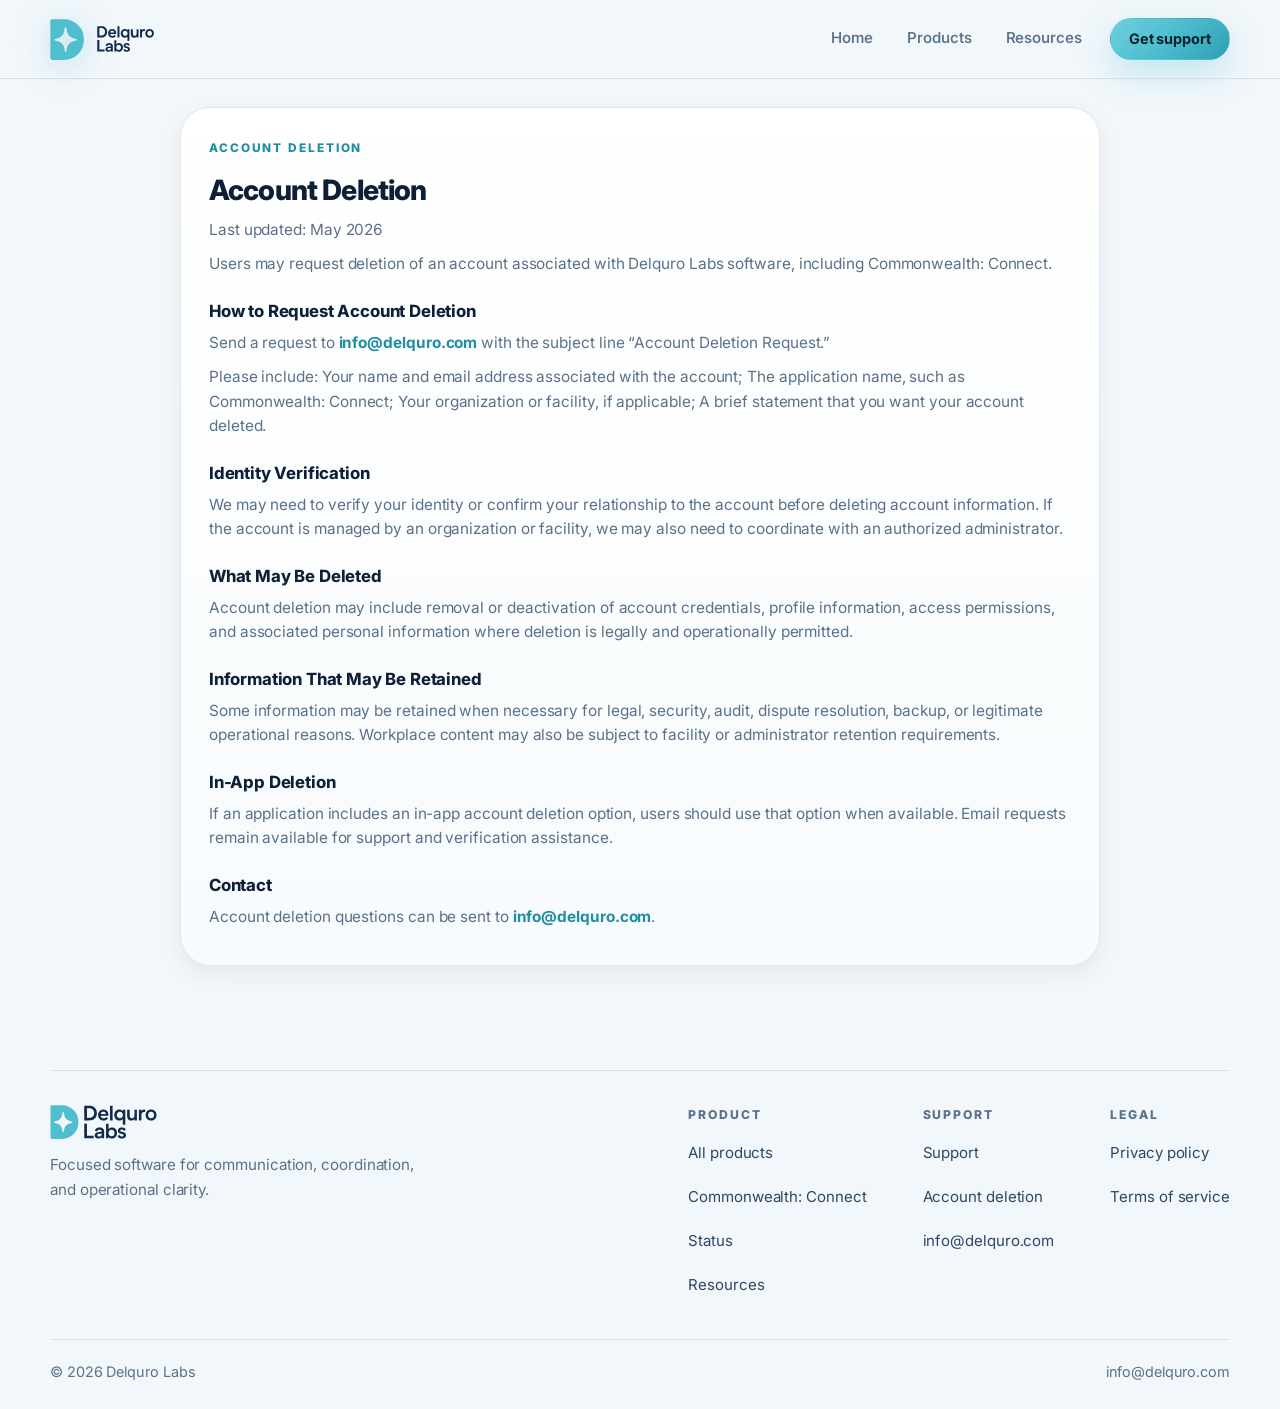
==== commit ead1f73a: "Add Products index page - New products.html listing everything Delquro Labs builds, with a   per-pro" ====
--- a/account-deletion.html
+++ b/account-deletion.html
@@ -31,7 +31,7 @@
         </a>
         <nav class="nav" aria-label="Primary navigation">
           <a href="index.html">Home</a>
-          <a href="commonwealth-connect.html">Commonwealth: Connect</a>
+          <a href="products.html">Products</a>
           <a href="resources.html">Resources</a>
           <a href="support.html" class="btn btn-primary">Get support</a>
         </nav>
@@ -103,6 +103,7 @@
         <nav class="footer-nav" aria-label="Footer navigation">
           <div class="footer-col">
             <h4>Product</h4>
+            <a href="products.html">All products</a>
             <a href="commonwealth-connect.html">Commonwealth: Connect</a>
             <a href="status.html">Status</a>
             <a href="resources.html">Resources</a>
--- a/style.css
+++ b/style.css
@@ -1103,6 +1103,88 @@
 }
 
 
+
+/* ---------- Products index ---------- */
+
+.hero-compact { padding: 84px 0 34px; }
+.hero-compact .hero-copy { max-width: 780px; }
+.hero-compact h1 { max-width: 18ch; font-size: clamp(2.6rem, 4.8vw, 4.2rem); }
+
+.status-tag {
+  display: inline-flex;
+  align-items: center;
+  gap: 7px;
+  padding: 5px 13px;
+  border-radius: 999px;
+  border: 1px solid var(--border-strong);
+  background: var(--surface);
+  color: var(--muted);
+  font-size: 0.78rem;
+  font-weight: 700;
+  letter-spacing: 0.03em;
+  text-transform: uppercase;
+}
+.status-tag::before {
+  content: "";
+  width: 7px;
+  height: 7px;
+  border-radius: 50%;
+  background: currentColor;
+}
+.status-tag.is-live { color: var(--brand-cyan); border-color: rgba(79, 191, 208, 0.34); }
+.status-tag.is-soon { color: #d9a441; border-color: rgba(217, 164, 65, 0.34); }
+
+.product-list { display: grid; gap: 26px; }
+
+.product-row {
+  display: grid;
+  grid-template-columns: minmax(0, 1fr) minmax(0, 1.02fr);
+  gap: 44px;
+  align-items: center;
+  padding: 38px;
+  border: 1px solid var(--border);
+  border-radius: var(--radius-xl);
+  background: var(--gradient-surface);
+  box-shadow: var(--shadow-sm);
+  transition: border-color 0.35s var(--ease), box-shadow 0.35s var(--ease);
+}
+.product-row:hover { border-color: var(--border-strong); box-shadow: var(--shadow); }
+
+.product-row:nth-child(even) .product-row-copy { order: 2; }
+
+.product-row-head {
+  display: flex;
+  align-items: center;
+  gap: 10px;
+  flex-wrap: wrap;
+  margin-bottom: 16px;
+}
+
+.product-row-copy h2 {
+  margin: 0 0 12px;
+  font-size: clamp(1.7rem, 2.7vw, 2.3rem);
+  line-height: 1.12;
+  letter-spacing: -0.035em;
+  font-weight: 800;
+}
+.product-row-copy > p { color: var(--muted); }
+.product-row-copy .showcase-list { margin-top: 20px; }
+.product-row-copy .hero-actions { margin-top: 26px; }
+
+.product-row-visual { min-width: 0; }
+.product-row-visual .product-shell { transform: none; }
+
+@media (max-width: 980px) {
+  .hero-compact { padding: 62px 0 26px; }
+  .product-row { grid-template-columns: 1fr; gap: 30px; padding: 28px; }
+  .product-row:nth-child(even) .product-row-copy { order: 0; }
+}
+
+@media (max-width: 720px) {
+  .product-row { padding: 22px; border-radius: 22px; }
+  .product-row-copy .hero-actions .btn { width: 100%; }
+}
+
 /* ---------- Light-mode refinements ---------- */
 
 @media (prefers-color-scheme: light) {
